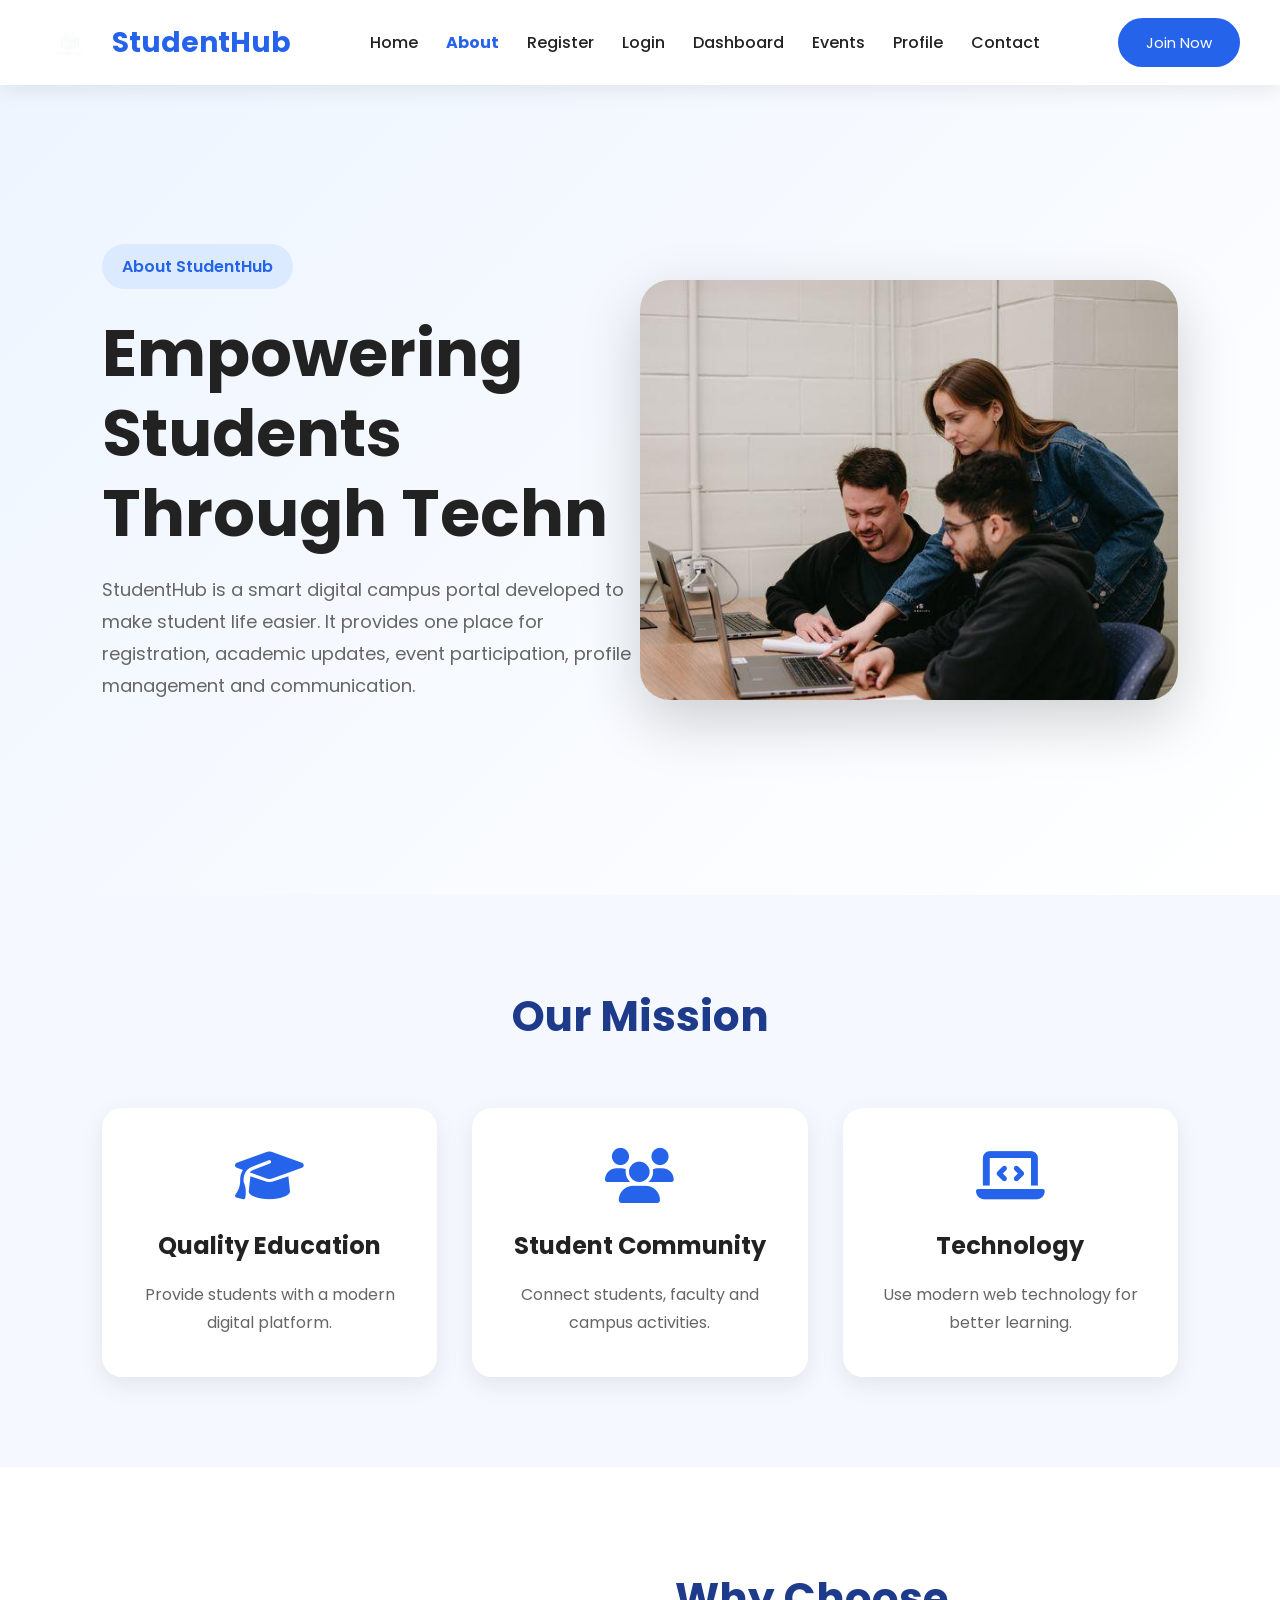
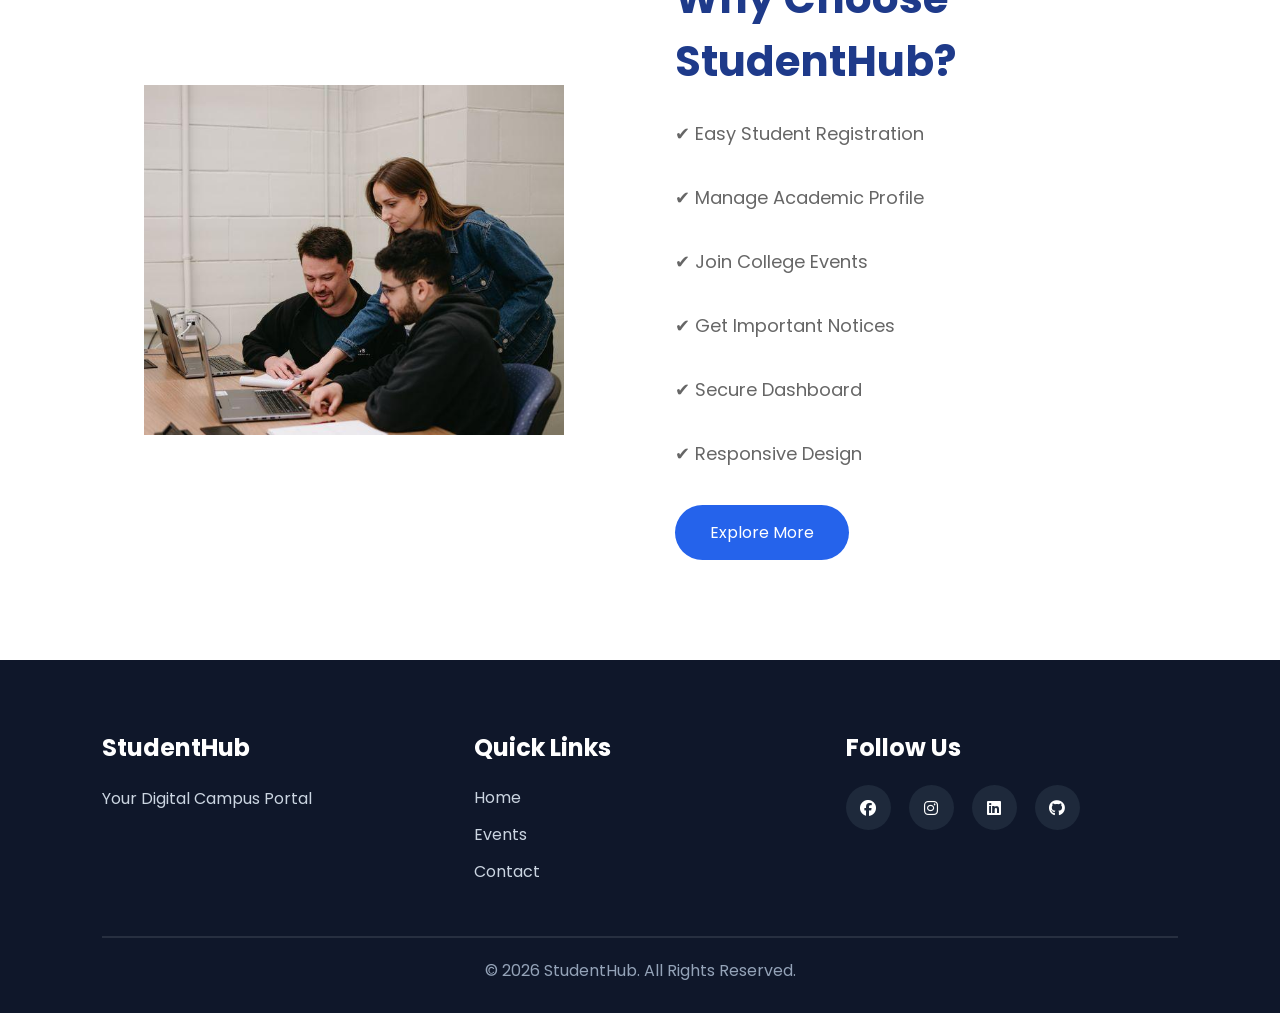
==== pages/about.html @ 8ba3a2d6 "Practical 5" ====
<!DOCTYPE html>
<html lang="en">
<head>
    <meta charset="UTF-8">
    <meta name="viewport" content="width=device-width, initial-scale=1.0">
    <title>About | StudentHub</title>

    <link rel="stylesheet" href="../css/style.css">

    <link href="https://fonts.googleapis.com/css2?family=Poppins:wght@300;400;500;600;700&display=swap" rel="stylesheet">

    <link rel="stylesheet"
    href="https://cdnjs.cloudflare.com/ajax/libs/font-awesome/6.6.0/css/all.min.css">

</head>
<body>

<header>

<div class="logo">

<img src="../image/StudentHub LOGO.png">

<h2>StudentHub</h2>

</div>

<nav>

<a href="index.html">Home</a>
<a href="about.html" class="active">About</a>
<a href="registar.html">Register</a>
<a href="login.html">Login</a>
<a href="dashboard.html">Dashboard</a>
<a href="events.html">Events</a>
<a href="profile.html">Profile</a>
<a href="contact.html">Contact</a>

</nav>

<button class="nav-btn">

Join Now

</button>

</header>

<section class="hero">

<div class="left">

<span class="tag">

About StudentHub

</span>

<h1>

Empowering Students Through Technology

</h1>

<p>

StudentHub is a smart digital campus portal developed to make student life easier. It provides one place for registration, academic updates, event participation, profile management and communication.

</p>

</div>

<div class="right">

<img src="../image/image.png" alt="About">

</div>

</section>

<section class="features">

<h2>Our Mission</h2>

<div class="cards">

<div class="card">

<i class="fa-solid fa-graduation-cap"></i>

<h3>Quality Education</h3>

<p>

Provide students with a modern digital platform.

</p>

</div>

<div class="card">

<i class="fa-solid fa-users"></i>

<h3>Student Community</h3>

<p>

Connect students, faculty and campus activities.

</p>

</div>

<div class="card">

<i class="fa-solid fa-laptop-code"></i>

<h3>Technology</h3>

<p>

Use modern web technology for better learning.

</p>

</div>

</div>

</section>

<section class="about">

<div class="about-left">

<img src="../image/image.png">

</div>

<div class="about-right">

<h2>Why Choose StudentHub?</h2>

<p>

✔ Easy Student Registration<br><br>

✔ Manage Academic Profile<br><br>

✔ Join College Events<br><br>

✔ Get Important Notices<br><br>

✔ Secure Dashboard<br><br>

✔ Responsive Design

</p>

<button>

Explore More

</button>

</div>

</section>

<footer>

<div class="footer-content">

<div>

<h3>StudentHub</h3>

<p>Your Digital Campus Portal</p>

</div>

<div>

<h3>Quick Links</h3>

<a href="index.html">Home</a>

<a href="events.html">Events</a>

<a href="contact.html">Contact</a>

</div>

<div>

<h3>Follow Us</h3>

<div class="social">

<i class="fab fa-facebook"></i>

<i class="fab fa-instagram"></i>

<i class="fab fa-linkedin"></i>

<i class="fab fa-github"></i>

</div>

</div>

</div>

<hr>

<p class="copy">

© 2026 StudentHub. All Rights Reserved.

</p>

</footer>

<script src="../js/script.js"></script>

</body>
</html>
---- css/style.css ----
/*============================

GOOGLE FONT

=============================*/

@import url('https://fonts.googleapis.com/css2?family=Poppins:wght@300;400;500;600;700;800&display=swap');

*{
    margin:0;
    padding:0;
    box-sizing:border-box;
    font-family:'Poppins',sans-serif;
}

html{
    scroll-behavior:smooth;
}

body{

    background:#f5f9ff;
    color:#222;
}

/*============================
NAVBAR
=============================*/

header{
    width:100%;
    height:85px;
    display:flex;
    justify-content:space-between;
    align-items:center;

    padding:0 40px;
    background:#fff;

    position:sticky;
    top:0;
    z-index:1000;

    box-shadow:0 5px 20px rgba(0,0,0,.08);
}

.logo{

    display:flex;
    align-items:center;
    gap:12px;

}

.logo img{

    width:55px;

}

.logo h2{

    color:#2563eb;
    font-size:28px;

}

nav{

    display:flex;
    gap:28px;

}

nav a{

    text-decoration:none;

    color:#222;

    font-weight:500;

    transition:.3s;

}

nav a:hover{

    color:#2563eb;

}

.nav-btn{

    padding:13px 28px;

    border:none;

    border-radius:40px;

    background:#2563eb;

    color:#fff;

    cursor:pointer;

    font-size:15px;

    transition:.3s;

}

.nav-btn:hover{

    transform:translateY(-4px);

    background:#1d4ed8;

}

/*============================
HERO
=============================*/

.hero{

    width:100%;

    min-height:90vh;

    display:flex;

    justify-content:space-between;

    align-items:center;

    padding:70px 8%;

    background:linear-gradient(135deg,#eef5ff,#ffffff);

}

.left{

    width:50%;

}

.tag{

    display:inline-block;

    padding:10px 20px;

    border-radius:50px;

    background:#dbeafe;

    color:#2563eb;

    font-weight:600;

    margin-bottom:25px;

}

.left h1{

    font-size:65px;

    line-height:80px;

    margin-bottom:20px;

}

.left h1 span{

    color:#2563eb;

}

.left p{

    color:#666;

    line-height:32px;

    font-size:18px;

    margin-bottom:35px;

}

.buttons{

    display:flex;

    gap:20px;

}

.primary{

    padding:16px 36px;

    border:none;

    border-radius:40px;

    background:#2563eb;

    color:#fff;

    cursor:pointer;

    font-size:16px;

    transition:.3s;

}

.primary:hover{

    transform:translateY(-5px);

    box-shadow:0 12px 25px rgba(37,99,235,.35);

}

.secondary{

    padding:16px 36px;

    border:2px solid #2563eb;

    border-radius:40px;

    background:#fff;

    color:#2563eb;

    cursor:pointer;

    font-size:16px;

    transition:.3s;

}

.secondary:hover{

    background:#2563eb;

    color:white;

}

.right{

    width:50%;
    display:flex;
    justify-content:center;
    align-items:center;

}

.right img{

    width:100%;
    max-width:650px;

    height:420px;

    object-fit:cover;

    border-radius:30px;

    box-shadow:0 20px 60px rgba(0,0,0,.18);

    transition:.5s;

}

.right img:hover{

    transform:scale(1.03);

}

@keyframes float{

0%{

transform:translateY(0);

}

50%{

transform:translateY(-20px);

}

100%{

transform:translateY(0);

}

}

/*============================
FEATURE SECTION
=============================*/

.features{

    padding:90px 8%;

}

.features h2{

    text-align:center;

    font-size:42px;

    margin-bottom:60px;

    color:#1e3a8a;

}

.cards{

    display:grid;

    grid-template-columns:repeat(auto-fit,minmax(280px,1fr));

    gap:35px;

}

.card{

    background:white;

    border-radius:20px;

    padding:40px;

    text-align:center;

    transition:.4s;

    box-shadow:0 8px 25px rgba(0,0,0,.08);

}

.card:hover{

    transform:translateY(-12px);

    box-shadow:0 20px 35px rgba(37,99,235,.18);

}

.card i{

    font-size:55px;

    color:#2563eb;

    margin-bottom:25px;

}

.card h3{

    margin-bottom:18px;

    font-size:24px;

}

.card p{

    color:#666;

    line-height:28px;

}
/*============================
ABOUT SECTION
=============================*/

.about{

    padding:100px 8%;

    display:flex;

    justify-content:space-between;

    align-items:center;

    gap:70px;

    background:#ffffff;

}

.about-left{

    flex:1;

    text-align:center;

}

.about-left img{

    width:420px;

    transition:.5s;

}

.about-left img:hover{

    transform:scale(1.05);

}

.about-right{

    flex:1;

}

.about-right h2{

    font-size:42px;

    color:#1e3a8a;

    margin-bottom:25px;

}

.about-right p{

    color:#666;

    line-height:32px;

    font-size:18px;

    margin-bottom:35px;

}

.about-right button{

    padding:15px 35px;

    border:none;

    border-radius:40px;

    background:#2563eb;

    color:#fff;

    cursor:pointer;

    font-size:16px;

    transition:.3s;

}

.about-right button:hover{

    transform:translateY(-5px);

    background:#1d4ed8;

    box-shadow:0 12px 25px rgba(37,99,235,.3);

}

/*============================
EVENT
=============================*/

.event{

    padding:100px 8%;

    background:#f5f9ff;

}

.event h2{

    text-align:center;

    font-size:42px;

    color:#1e3a8a;

    margin-bottom:50px;

}

.event-card{

    max-width:850px;

    margin:auto;

    background:#fff;

    padding:45px;

    border-radius:25px;

    text-align:center;

    box-shadow:0 10px 30px rgba(0,0,0,.08);

    transition:.4s;

}

.event-card:hover{

    transform:translateY(-10px);

}

.event-card h3{

    font-size:30px;

    color:#2563eb;

    margin-bottom:20px;

}

.event-card p{

    color:#666;

    line-height:30px;

    margin-bottom:30px;

}

.event-card button{

    padding:15px 35px;

    border:none;

    border-radius:40px;

    background:#2563eb;

    color:#fff;

    cursor:pointer;

    transition:.3s;

}

.event-card button:hover{

    background:#1d4ed8;

}

/*============================
NOTICE
=============================*/

.notice{

    padding:100px 8%;

    background:white;

}

.notice h2{

    text-align:center;

    font-size:42px;

    color:#1e3a8a;

    margin-bottom:45px;

}

.notice-box{

    max-width:700px;

    margin:auto;

    background:#eef4ff;

    border-left:6px solid #2563eb;

    padding:40px;

    border-radius:15px;

}

.notice-box ul{

    list-style:none;

}

.notice-box li{

    padding:18px 0;

    font-size:18px;

    color:#444;

    border-bottom:1px solid #dbeafe;

}

.notice-box li:last-child{

    border:none;

}

/*============================
FOOTER
=============================*/

footer{

    background:#0f172a;

    color:#fff;

    padding:70px 8% 30px;

}

.footer-content{

    display:grid;

    grid-template-columns:repeat(auto-fit,minmax(250px,1fr));

    gap:40px;

}

.footer-content h3{

    margin-bottom:20px;

    font-size:24px;

}

.footer-content p{

    color:#cbd5e1;

    line-height:28px;

}

.footer-content a{

    display:block;

    text-decoration:none;

    color:#cbd5e1;

    margin-bottom:12px;

    transition:.3s;

}

.footer-content a:hover{

    color:#60a5fa;

    padding-left:8px;

}

.social{

    display:flex;

    gap:18px;

    margin-top:20px;

}

.social i{

    width:45px;

    height:45px;

    background:#1e293b;

    border-radius:50%;

    display:flex;

    justify-content:center;

    align-items:center;

    cursor:pointer;

    transition:.3s;

}

.social i:hover{

    background:#2563eb;

    transform:translateY(-5px);

}

footer hr{

    margin:40px 0 20px;

    border:1px solid rgba(255,255,255,.1);

}

.copy{

    text-align:center;

    color:#94a3b8;

}

/*============================
RESPONSIVE
=============================*/

@media(max-width:992px){

header{

flex-direction:column;

height:auto;

padding:20px;

}

nav{

flex-wrap:wrap;

justify-content:center;

margin:20px 0;

}

.hero{

flex-direction:column;

text-align:center;

}

.left{

width:100%;

}

.right{

width:100%;

margin-top:50px;

}

.left h1{

font-size:48px;

line-height:60px;

}

.right img{

width:320px;

}

.about{

flex-direction:column;

text-align:center;

}

.about-left img{

width:300px;

}

.buttons{

justify-content:center;

flex-wrap:wrap;

}

}

@media(max-width:600px){

.left h1{

font-size:38px;

line-height:48px;

}

.features h2,
.about-right h2,
.notice h2,
.event h2{

font-size:32px;

}

.card{

padding:30px;

}

.event-card{

padding:30px;

}

.notice-box{

padding:25px;

}

}
.form-container{

max-width:700px;

margin:auto;

background:white;

padding:40px;

border-radius:20px;

box-shadow:0 15px 40px rgba(0,0,0,.1);

}

.input-box{

display:flex;

flex-direction:column;

margin-bottom:20px;

}

.input-box label{

font-weight:600;

margin-bottom:8px;

}

.input-box input,
.input-box select{

padding:15px;

border:1px solid #ddd;

border-radius:10px;

font-size:16px;

outline:none;

transition:.3s;

}

.input-box input:focus,
.input-box select:focus{

border-color:#2563eb;

box-shadow:0 0 10px rgba(37,99,235,.2);

}

.form-container button{

width:100%;

margin-top:20px;

}
.event-img{

width:100%;

height:200px;

object-fit:cover;

border-radius:15px;

margin-bottom:20px;

transition:.4s;

}

.card:hover .event-img{

transform:scale(1.05);

}
.profile-img{

width:150px;

height:150px;

border-radius:50%;

object-fit:cover;

border:5px solid #2563eb;

margin-bottom:20px;

}
/* FAQ */

.faq-container{

max-width:900px;

margin:auto;

}

.faq{

background:white;

padding:25px;

margin-bottom:20px;

border-radius:15px;

box-shadow:0 8px 20px rgba(0,0,0,.08);

transition:.3s;

}

.faq:hover{

transform:translateY(-5px);

}

.faq h3{

color:#2563eb;

margin-bottom:15px;

}

.faq p{

line-height:28px;

color:#555;

}
/*==============================
TABLE
==============================*/

.table-container{

overflow-x:auto;

background:white;

padding:25px;

border-radius:20px;

box-shadow:0 10px 25px rgba(0,0,0,.08);

}

table{

width:100%;

border-collapse:collapse;

}

table th{

background:#2563eb;

color:white;

padding:15px;

}

table td{

padding:15px;

text-align:center;

border-bottom:1px solid #ddd;

}

table tr:hover{

background:#f4f8ff;

}
/*==============================
ACTIVE NAV
==============================*/

nav a.active{

color:#2563eb;

font-weight:700;

}

/*==============================
STATISTICS
==============================*/

.stats{

padding:80px 8%;

display:grid;

grid-template-columns:repeat(auto-fit,minmax(180px,1fr));

gap:30px;

text-align:center;

background:white;

}

.stat{

background:#fff;

padding:35px;

border-radius:20px;

box-shadow:0 10px 25px rgba(0,0,0,.08);

transition:.4s;

}

.stat:hover{

transform:translateY(-10px);

}

.stat h2{

font-size:45px;

color:#2563eb;

margin-bottom:10px;

}

.stat p{

font-size:18px;

color:#555;

}

/*==============================
SUBTITLE
==============================*/

.subtitle{

text-align:center;

color:#666;

font-size:18px;

margin-top:-35px;

margin-bottom:50px;

}

/*==============================
ABOUT LIST
==============================*/

.about-list{

list-style:none;

margin:30px 0;

}

.about-list li{

margin:18px 0;

font-size:18px;

color:#444;

}

.about-list i{

color:#2563eb;

margin-right:12px;

}

/*==============================
NEWSLETTER
==============================*/

.newsletter{

padding:90px 8%;

background:linear-gradient(135deg,#2563eb,#1d4ed8);

text-align:center;

color:white;

}

.newsletter h2{

font-size:42px;

margin-bottom:20px;

}

.newsletter p{

margin-bottom:35px;

font-size:18px;

}

.newsletter form{

display:flex;

justify-content:center;

align-items:center;

gap:20px;

flex-wrap:wrap;

}

.newsletter input{

width:380px;

padding:18px;

border:none;

outline:none;

border-radius:10px;

font-size:16px;

}

.newsletter button{

padding:18px 35px;

}

/*==============================
BUTTONS AS LINKS
==============================*/

.primary,
.secondary,
.nav-btn{

display:inline-block;

text-decoration:none;

text-align:center;

}

/*==============================
LOGO
==============================*/

.logo img{

width:60px;

height:60px;

object-fit:contain;

}

/*==============================
SOCIAL LINKS
==============================*/

.social a{

text-decoration:none;

color:white;

}

/*==============================
SMOOTH IMAGE
==============================*/

.right img{

animation:float 4s ease-in-out infinite;

}

@keyframes float{

0%{

transform:translateY(0);

}

50%{

transform:translateY(-15px);

}

100%{

transform:translateY(0);

}

}

/*==============================
RESPONSIVE
==============================*/

@media(max-width:768px){

header{

flex-direction:column;

padding:20px;

height:auto;

}

nav{

flex-wrap:wrap;

justify-content:center;

margin:20px 0;

}

.hero{

flex-direction:column;

text-align:center;

}

.left,
.right{

width:100%;

}

.left h1{

font-size:42px;

line-height:55px;

}

.right img{

height:auto;

}

.about{

flex-direction:column;

text-align:center;

}

.newsletter input{

width:100%;

}

.newsletter button{

width:100%;

}

}
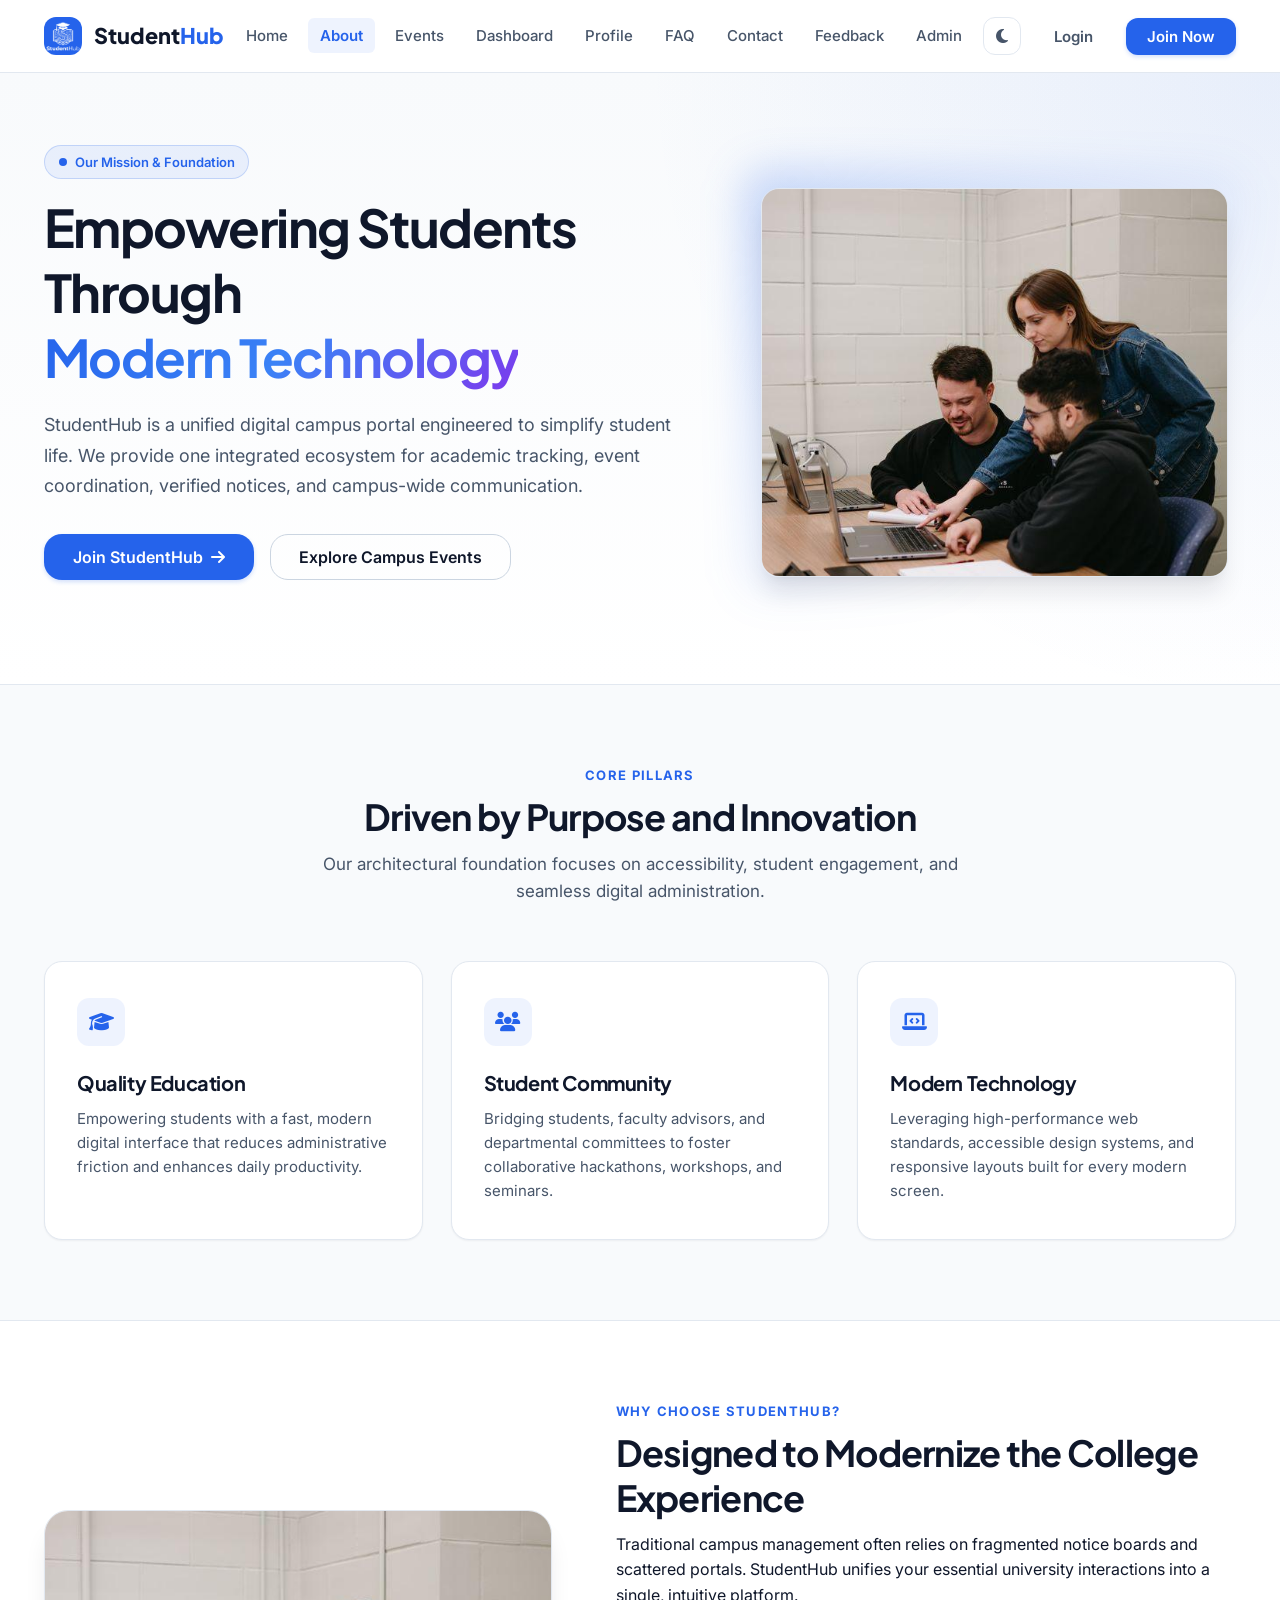
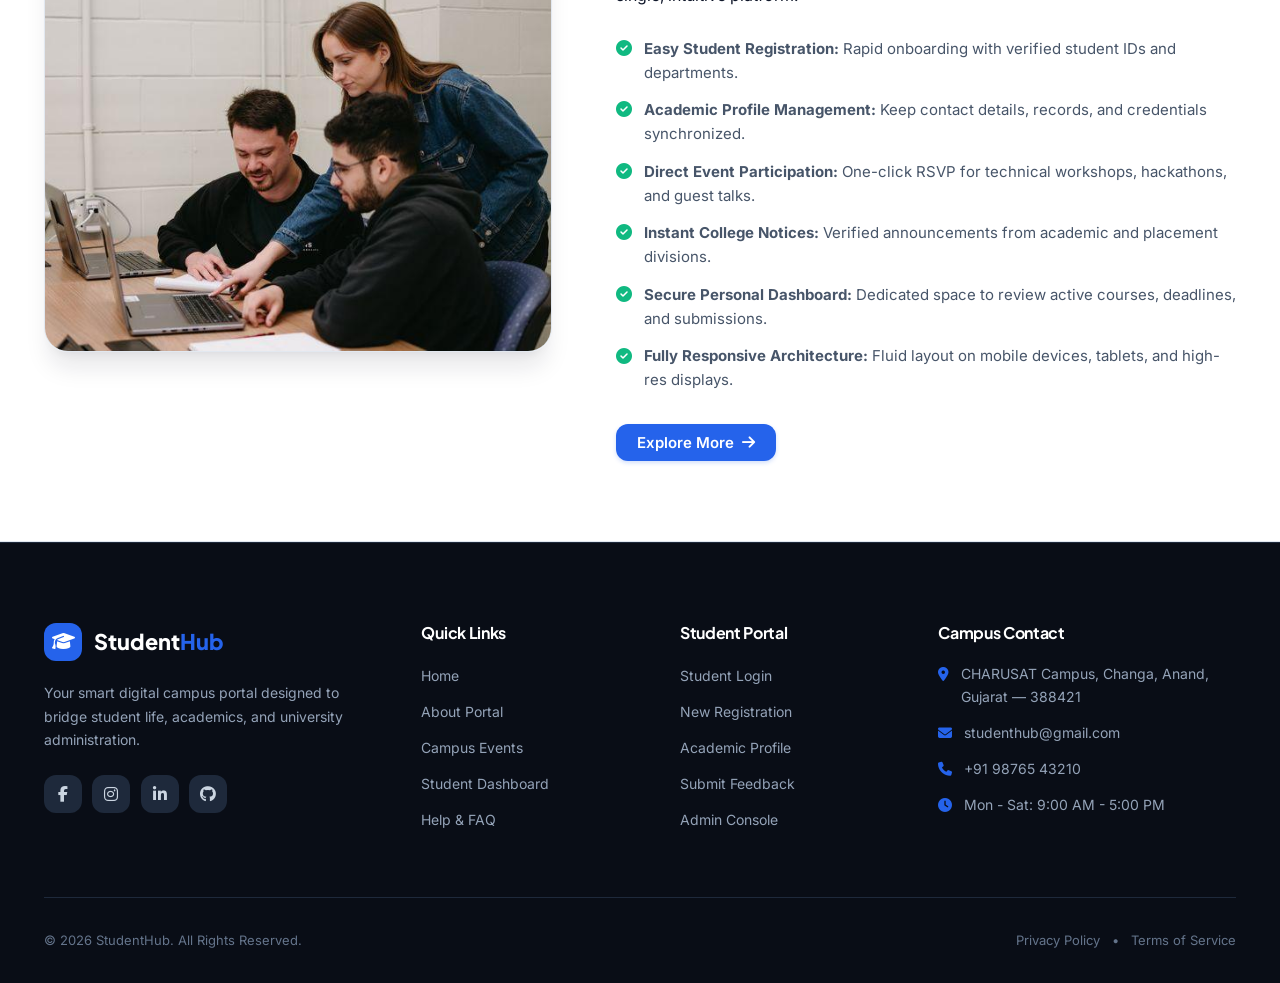
==== commit 4c6b82bb: "Practical 5" ====
--- a/pages/about.html
+++ b/pages/about.html
@@ -1,228 +1,302 @@
 <!DOCTYPE html>
-<html lang="en">
+<html lang="en" data-theme="light">
+
 <head>
-    <meta charset="UTF-8">
-    <meta name="viewport" content="width=device-width, initial-scale=1.0">
-    <title>About | StudentHub</title>
-
-    <link rel="stylesheet" href="../css/style.css">
-
-    <link href="https://fonts.googleapis.com/css2?family=Poppins:wght@300;400;500;600;700&display=swap" rel="stylesheet">
-
-    <link rel="stylesheet"
-    href="https://cdnjs.cloudflare.com/ajax/libs/font-awesome/6.6.0/css/all.min.css">
-
+  <meta charset="UTF-8">
+  <meta name="viewport" content="width=device-width, initial-scale=1.0">
+  <meta http-equiv="X-UA-Compatible" content="IE=edge">
+  
+  <title>About Us — StudentHub</title>
+  <meta name="description" content="Discover the mission, core values, and technological ecosystem behind StudentHub — your smart digital campus portal.">
+
+  <!-- Favicon -->
+  <link rel="icon" href="../image/favicon.ico" type="image/x-icon">
+
+  <!-- Google Fonts: Plus Jakarta Sans & Inter -->
+  <link rel="preconnect" href="https://fonts.googleapis.com">
+  <link rel="preconnect" href="https://fonts.gstatic.com" crossorigin>
+  <link href="https://fonts.googleapis.com/css2?family=Plus+Jakarta+Sans:wght@400;500;600;700;800&family=Inter:wght@300;400;500;600;700&display=swap" rel="stylesheet">
+
+  <!-- Font Awesome Icons -->
+  <link rel="stylesheet" href="https://cdnjs.cloudflare.com/ajax/libs/font-awesome/6.6.0/css/all.min.css" integrity="sha512-Kc323vGBEqzTmouAECnVceyQqyqdsSiqLQISBL29aUW4U/M7pSPA/gEUZQqv1cwx4OnYxTxve5UMg5GT6L4JJg==" crossorigin="anonymous" referrerpolicy="no-referrer">
+
+  <!-- Main Stylesheet -->
+  <link rel="stylesheet" href="../css/style.css">
 </head>
+
 <body>
 
-<header>
-
-<div class="logo">
-
-<img src="../image/StudentHub LOGO.png">
-
-<h2>StudentHub</h2>
-
-</div>
-
-<nav>
-
-<a href="index.html">Home</a>
-<a href="about.html" class="active">About</a>
-<a href="registar.html">Register</a>
-<a href="login.html">Login</a>
-<a href="dashboard.html">Dashboard</a>
-<a href="events.html">Events</a>
-<a href="profile.html">Profile</a>
-<a href="contact.html">Contact</a>
-
-</nav>
-
-<button class="nav-btn">
-
-Join Now
-
-</button>
-
-</header>
-
-<section class="hero">
-
-<div class="left">
-
-<span class="tag">
-
-About StudentHub
-
-</span>
-
-<h1>
-
-Empowering Students Through Technology
-
-</h1>
-
-<p>
-
-StudentHub is a smart digital campus portal developed to make student life easier. It provides one place for registration, academic updates, event participation, profile management and communication.
-
-</p>
-
-</div>
-
-<div class="right">
-
-<img src="../image/image.png" alt="About">
-
-</div>
-
-</section>
-
-<section class="features">
-
-<h2>Our Mission</h2>
-
-<div class="cards">
-
-<div class="card">
-
-<i class="fa-solid fa-graduation-cap"></i>
-
-<h3>Quality Education</h3>
-
-<p>
-
-Provide students with a modern digital platform.
-
-</p>
-
-</div>
-
-<div class="card">
-
-<i class="fa-solid fa-users"></i>
-
-<h3>Student Community</h3>
-
-<p>
-
-Connect students, faculty and campus activities.
-
-</p>
-
-</div>
-
-<div class="card">
-
-<i class="fa-solid fa-laptop-code"></i>
-
-<h3>Technology</h3>
-
-<p>
-
-Use modern web technology for better learning.
-
-</p>
-
-</div>
-
-</div>
-
-</section>
-
-<section class="about">
-
-<div class="about-left">
-
-<img src="../image/image.png">
-
-</div>
-
-<div class="about-right">
-
-<h2>Why Choose StudentHub?</h2>
-
-<p>
-
-✔ Easy Student Registration<br><br>
-
-✔ Manage Academic Profile<br><br>
-
-✔ Join College Events<br><br>
-
-✔ Get Important Notices<br><br>
-
-✔ Secure Dashboard<br><br>
-
-✔ Responsive Design
-
-</p>
-
-<button>
-
-Explore More
-
-</button>
-
-</div>
-
-</section>
-
-<footer>
-
-<div class="footer-content">
-
-<div>
-
-<h3>StudentHub</h3>
-
-<p>Your Digital Campus Portal</p>
-
-</div>
-
-<div>
-
-<h3>Quick Links</h3>
-
-<a href="index.html">Home</a>
-
-<a href="events.html">Events</a>
-
-<a href="contact.html">Contact</a>
-
-</div>
-
-<div>
-
-<h3>Follow Us</h3>
-
-<div class="social">
-
-<i class="fab fa-facebook"></i>
-
-<i class="fab fa-instagram"></i>
-
-<i class="fab fa-linkedin"></i>
-
-<i class="fab fa-github"></i>
-
-</div>
-
-</div>
-
-</div>
-
-<hr>
-
-<p class="copy">
-
-© 2026 StudentHub. All Rights Reserved.
-
-</p>
-
-</footer>
-
-<script src="../js/script.js"></script>
-
+  <!--================ HEADER / NAVBAR =================-->
+  <header class="site-header" id="topHeader">
+    <div class="container nav-container">
+      
+      <!-- Brand Logo -->
+      <a href="index.html" class="brand-logo" aria-label="StudentHub Home">
+        <div class="logo-icon">
+          <img src="../image/StudentHub LOGO.png" alt="StudentHub Logo" class="brand-img-logo" onerror="this.style.display='none'; this.nextElementSibling.style.display='inline-block';">
+          <i class="fa-solid fa-graduation-cap" aria-hidden="true" style="display: none;"></i>
+        </div>
+        <span class="logo-text">Student<span>Hub</span></span>
+      </a>
+
+      <!-- Navigation Links -->
+      <nav class="main-nav" id="mainNav" aria-label="Primary Navigation">
+        <ul class="nav-list">
+          <li><a href="index.html" class="nav-link">Home</a></li>
+          <li><a href="about.html" class="nav-link active" aria-current="page">About</a></li>
+          <li><a href="events.html" class="nav-link">Events</a></li>
+          <li><a href="dashboard.html" class="nav-link">Dashboard</a></li>
+          <li><a href="profile.html" class="nav-link">Profile</a></li>
+          <li><a href="faq.html" class="nav-link">FAQ</a></li>
+          <li><a href="contact.html" class="nav-link">Contact</a></li>
+          <li><a href="feedback.html" class="nav-link">Feedback</a></li>
+          <li><a href="admin.html" class="nav-link">Admin</a></li>
+        </ul>
+      </nav>
+
+      <!-- Action Group -->
+      <div class="nav-actions">
+        <!-- Theme Toggle -->
+        <button id="themeToggleBtn" class="theme-toggle" type="button" aria-label="Toggle light and dark mode" title="Toggle Theme">
+          <i class="fa-solid fa-moon dark-icon" aria-hidden="true"></i>
+          <i class="fa-solid fa-sun light-icon" aria-hidden="true"></i>
+        </button>
+
+        <a href="login.html" class="btn btn-ghost">Login</a>
+        <a href="registar.html" class="btn btn-primary">Join Now</a>
+
+        <!-- Mobile Hamburger Toggle -->
+        <button id="hamburgerBtn" class="hamburger-btn" type="button" aria-expanded="false" aria-controls="mainNav" aria-label="Toggle navigation menu">
+          <span class="bar"></span>
+          <span class="bar"></span>
+          <span class="bar"></span>
+        </button>
+      </div>
+
+    </div>
+  </header>
+
+  <main id="mainContent">
+
+    <!--================ ABOUT HERO SECTION =================-->
+    <section class="hero-section page-hero" aria-labelledby="aboutHeroTitle">
+      <div class="container hero-container">
+        
+        <div class="hero-content">
+          <div class="badge-pill">
+            <span class="badge-dot"></span>
+            <span>Our Mission & Foundation</span>
+          </div>
+
+          <h1 id="aboutHeroTitle" class="hero-title">
+            Empowering Students Through <span class="gradient-text">Modern Technology</span>
+          </h1>
+
+          <p class="hero-description">
+            StudentHub is a unified digital campus portal engineered to simplify student life. We provide one integrated ecosystem for academic tracking, event coordination, verified notices, and campus-wide communication.
+          </p>
+
+          <div class="hero-cta-group">
+            <a href="registar.html" class="btn btn-primary btn-lg">
+              <span>Join StudentHub</span>
+              <i class="fa-solid fa-arrow-right" aria-hidden="true"></i>
+            </a>
+            <a href="events.html" class="btn btn-outline btn-lg">
+              <span>Explore Campus Events</span>
+            </a>
+          </div>
+        </div>
+
+        <div class="hero-media">
+          <div class="image-card-wrapper">
+            <div class="image-backdrop-glow" aria-hidden="true"></div>
+            <img src="../image/image.png" alt="University campus environment and student collaboration" class="hero-img" loading="eager">
+          </div>
+        </div>
+
+      </div>
+    </section>
+
+    <!--================ OUR MISSION PILLARS =================-->
+    <section class="features-section" aria-labelledby="missionTitle">
+      <div class="container">
+        
+        <div class="section-header text-center">
+          <span class="section-subtitle">Core Pillars</span>
+          <h2 id="missionTitle" class="section-title">Driven by Purpose and Innovation</h2>
+          <p class="section-description">
+            Our architectural foundation focuses on accessibility, student engagement, and seamless digital administration.
+          </p>
+        </div>
+
+        <div class="features-grid">
+          
+          <div class="feature-card">
+            <div class="feature-icon"><i class="fa-solid fa-graduation-cap" aria-hidden="true"></i></div>
+            <h3>Quality Education</h3>
+            <p>Empowering students with a fast, modern digital interface that reduces administrative friction and enhances daily productivity.</p>
+          </div>
+
+          <div class="feature-card">
+            <div class="feature-icon"><i class="fa-solid fa-users" aria-hidden="true"></i></div>
+            <h3>Student Community</h3>
+            <p>Bridging students, faculty advisors, and departmental committees to foster collaborative hackathons, workshops, and seminars.</p>
+          </div>
+
+          <div class="feature-card">
+            <div class="feature-icon"><i class="fa-solid fa-laptop-code" aria-hidden="true"></i></div>
+            <h3>Modern Technology</h3>
+            <p>Leveraging high-performance web standards, accessible design systems, and responsive layouts built for every modern screen.</p>
+          </div>
+
+        </div>
+
+      </div>
+    </section>
+
+    <!--================ WHY CHOOSE STUDENTHUB =================-->
+    <section class="about-overview-section" aria-labelledby="whyChooseTitle">
+      <div class="container about-grid">
+        
+        <div class="about-media">
+          <div class="about-media-frame">
+            <img src="../image/image.png" alt="StudentHub portal illustration and platform overview" class="about-img" loading="lazy">
+          </div>
+        </div>
+
+        <div class="about-content">
+          <span class="section-subtitle">Why Choose StudentHub?</span>
+          <h2 id="whyChooseTitle" class="section-title">Designed to Modernize the College Experience</h2>
+          <p>
+            Traditional campus management often relies on fragmented notice boards and scattered portals. StudentHub unifies your essential university interactions into a single, intuitive platform.
+          </p>
+
+          <ul class="feature-checklist">
+            <li>
+              <i class="fa-solid fa-circle-check" aria-hidden="true"></i>
+              <span><strong>Easy Student Registration:</strong> Rapid onboarding with verified student IDs and departments.</span>
+            </li>
+            <li>
+              <i class="fa-solid fa-circle-check" aria-hidden="true"></i>
+              <span><strong>Academic Profile Management:</strong> Keep contact details, records, and credentials synchronized.</span>
+            </li>
+            <li>
+              <i class="fa-solid fa-circle-check" aria-hidden="true"></i>
+              <span><strong>Direct Event Participation:</strong> One-click RSVP for technical workshops, hackathons, and guest talks.</span>
+            </li>
+            <li>
+              <i class="fa-solid fa-circle-check" aria-hidden="true"></i>
+              <span><strong>Instant College Notices:</strong> Verified announcements from academic and placement divisions.</span>
+            </li>
+            <li>
+              <i class="fa-solid fa-circle-check" aria-hidden="true"></i>
+              <span><strong>Secure Personal Dashboard:</strong> Dedicated space to review active courses, deadlines, and submissions.</span>
+            </li>
+            <li>
+              <i class="fa-solid fa-circle-check" aria-hidden="true"></i>
+              <span><strong>Fully Responsive Architecture:</strong> Fluid layout on mobile devices, tablets, and high-res displays.</span>
+            </li>
+          </ul>
+
+          <div class="about-actions">
+            <a href="events.html" class="btn btn-primary">
+              <span>Explore More</span>
+              <i class="fa-solid fa-arrow-right" aria-hidden="true"></i>
+            </a>
+          </div>
+        </div>
+
+      </div>
+    </section>
+
+  </main>
+
+  <!--================ SITE FOOTER =================-->
+  <footer class="site-footer" role="contentinfo">
+    <div class="container">
+      <div class="footer-grid">
+        
+        <!-- Column 1: Brand -->
+        <div class="footer-col brand-col">
+          <a href="index.html" class="brand-logo footer-logo">
+            <div class="logo-icon"><i class="fa-solid fa-graduation-cap"></i></div>
+            <span class="logo-text">Student<span>Hub</span></span>
+          </a>
+          <p class="footer-bio">
+            Your smart digital campus portal designed to bridge student life, academics, and university administration.
+          </p>
+          <div class="social-links" aria-label="Social media links">
+            <a href="#" class="social-btn" aria-label="Facebook"><i class="fab fa-facebook-f"></i></a>
+            <a href="#" class="social-btn" aria-label="Instagram"><i class="fab fa-instagram"></i></a>
+            <a href="#" class="social-btn" aria-label="LinkedIn"><i class="fab fa-linkedin-in"></i></a>
+            <a href="#" class="social-btn" aria-label="GitHub"><i class="fab fa-github"></i></a>
+          </div>
+        </div>
+
+        <!-- Column 2: Navigation -->
+        <div class="footer-col">
+          <h3 class="footer-heading">Quick Links</h3>
+          <ul class="footer-links">
+            <li><a href="index.html">Home</a></li>
+            <li><a href="about.html">About Portal</a></li>
+            <li><a href="events.html">Campus Events</a></li>
+            <li><a href="dashboard.html">Student Dashboard</a></li>
+            <li><a href="faq.html">Help & FAQ</a></li>
+          </ul>
+        </div>
+
+        <!-- Column 3: Portals & Access -->
+        <div class="footer-col">
+          <h3 class="footer-heading">Student Portal</h3>
+          <ul class="footer-links">
+            <li><a href="login.html">Student Login</a></li>
+            <li><a href="registar.html">New Registration</a></li>
+            <li><a href="profile.html">Academic Profile</a></li>
+            <li><a href="feedback.html">Submit Feedback</a></li>
+            <li><a href="admin.html">Admin Console</a></li>
+          </ul>
+        </div>
+
+        <!-- Column 4: Contact -->
+        <div class="footer-col">
+          <h3 class="footer-heading">Campus Contact</h3>
+          <ul class="footer-contact-list">
+            <li>
+              <i class="fa-solid fa-location-dot" aria-hidden="true"></i>
+              <span>CHARUSAT Campus, Changa, Anand, Gujarat — 388421</span>
+            </li>
+            <li>
+              <i class="fa-solid fa-envelope" aria-hidden="true"></i>
+              <a href="mailto:studenthub@gmail.com">studenthub@gmail.com</a>
+            </li>
+            <li>
+              <i class="fa-solid fa-phone" aria-hidden="true"></i>
+              <a href="tel:+919876543210">+91 98765 43210</a>
+            </li>
+            <li>
+              <i class="fa-solid fa-clock" aria-hidden="true"></i>
+              <span>Mon - Sat: 9:00 AM - 5:00 PM</span>
+            </li>
+          </ul>
+        </div>
+
+      </div>
+
+      <div class="footer-bottom">
+        <p class="copyright-text">
+          &copy; 2026 StudentHub. All Rights Reserved.
+        </p>
+        <div class="footer-legal">
+          <a href="faq.html">Privacy Policy</a>
+          <span>•</span>
+          <a href="faq.html">Terms of Service</a>
+        </div>
+      </div>
+    </div>
+  </footer>
+
+  <!-- Main JavaScript File -->
+  <script src="../js/script.js"></script>
 </body>
+
 </html>
--- a/css/style.css
+++ b/css/style.css
@@ -1,1430 +1,2044 @@
-/*============================
-
-GOOGLE FONT
-
-=============================*/
-
-@import url('https://fonts.googleapis.com/css2?family=Poppins:wght@300;400;500;600;700;800&display=swap');
-
-*{
-    margin:0;
-    padding:0;
-    box-sizing:border-box;
-    font-family:'Poppins',sans-serif;
-}
-
-html{
-    scroll-behavior:smooth;
-}
-
-body{
-
-    background:#f5f9ff;
-    color:#222;
-}
-
-/*============================
-NAVBAR
-=============================*/
-
-header{
-    width:100%;
-    height:85px;
-    display:flex;
-    justify-content:space-between;
-    align-items:center;
-
-    padding:0 40px;
-    background:#fff;
-
-    position:sticky;
-    top:0;
-    z-index:1000;
-
-    box-shadow:0 5px 20px rgba(0,0,0,.08);
-}
-
-.logo{
-
-    display:flex;
-    align-items:center;
-    gap:12px;
-
-}
-
-.logo img{
-
-    width:55px;
-
-}
-
-.logo h2{
-
-    color:#2563eb;
-    font-size:28px;
-
-}
-
-nav{
-
-    display:flex;
-    gap:28px;
-
-}
-
-nav a{
-
-    text-decoration:none;
-
-    color:#222;
-
-    font-weight:500;
-
-    transition:.3s;
-
-}
-
-nav a:hover{
-
-    color:#2563eb;
-
-}
-
-.nav-btn{
-
-    padding:13px 28px;
-
-    border:none;
-
-    border-radius:40px;
-
-    background:#2563eb;
-
-    color:#fff;
-
-    cursor:pointer;
-
-    font-size:15px;
-
-    transition:.3s;
-
-}
-
-.nav-btn:hover{
-
-    transform:translateY(-4px);
-
-    background:#1d4ed8;
-
-}
-
-/*============================
-HERO
-=============================*/
-
-.hero{
-
-    width:100%;
-
-    min-height:90vh;
-
-    display:flex;
-
-    justify-content:space-between;
-
-    align-items:center;
-
-    padding:70px 8%;
-
-    background:linear-gradient(135deg,#eef5ff,#ffffff);
-
-}
-
-.left{
-
-    width:50%;
-
-}
-
-.tag{
-
-    display:inline-block;
-
-    padding:10px 20px;
-
-    border-radius:50px;
-
-    background:#dbeafe;
-
-    color:#2563eb;
-
-    font-weight:600;
-
-    margin-bottom:25px;
-
-}
-
-.left h1{
-
-    font-size:65px;
-
-    line-height:80px;
-
-    margin-bottom:20px;
-
-}
-
-.left h1 span{
-
-    color:#2563eb;
-
-}
-
-.left p{
-
-    color:#666;
-
-    line-height:32px;
-
-    font-size:18px;
-
-    margin-bottom:35px;
-
-}
-
-.buttons{
-
-    display:flex;
-
-    gap:20px;
-
-}
-
-.primary{
-
-    padding:16px 36px;
-
-    border:none;
-
-    border-radius:40px;
-
-    background:#2563eb;
-
-    color:#fff;
-
-    cursor:pointer;
-
-    font-size:16px;
-
-    transition:.3s;
-
-}
-
-.primary:hover{
-
-    transform:translateY(-5px);
-
-    box-shadow:0 12px 25px rgba(37,99,235,.35);
-
-}
-
-.secondary{
-
-    padding:16px 36px;
-
-    border:2px solid #2563eb;
-
-    border-radius:40px;
-
-    background:#fff;
-
-    color:#2563eb;
-
-    cursor:pointer;
-
-    font-size:16px;
-
-    transition:.3s;
-
-}
-
-.secondary:hover{
-
-    background:#2563eb;
-
-    color:white;
-
-}
-
-.right{
-
-    width:50%;
-    display:flex;
-    justify-content:center;
-    align-items:center;
-
-}
-
-.right img{
-
-    width:100%;
-    max-width:650px;
-
-    height:420px;
-
-    object-fit:cover;
-
-    border-radius:30px;
-
-    box-shadow:0 20px 60px rgba(0,0,0,.18);
-
-    transition:.5s;
-
-}
-
-.right img:hover{
-
-    transform:scale(1.03);
-
-}
-
-@keyframes float{
-
-0%{
-
-transform:translateY(0);
-
-}
-
-50%{
-
-transform:translateY(-20px);
-
-}
-
-100%{
-
-transform:translateY(0);
-
-}
-
-}
-
-/*============================
-FEATURE SECTION
-=============================*/
-
-.features{
-
-    padding:90px 8%;
-
-}
-
-.features h2{
-
-    text-align:center;
-
-    font-size:42px;
-
-    margin-bottom:60px;
-
-    color:#1e3a8a;
-
-}
-
-.cards{
-
-    display:grid;
-
-    grid-template-columns:repeat(auto-fit,minmax(280px,1fr));
-
-    gap:35px;
-
-}
-
-.card{
-
-    background:white;
-
-    border-radius:20px;
-
-    padding:40px;
-
-    text-align:center;
-
-    transition:.4s;
-
-    box-shadow:0 8px 25px rgba(0,0,0,.08);
-
-}
-
-.card:hover{
-
-    transform:translateY(-12px);
-
-    box-shadow:0 20px 35px rgba(37,99,235,.18);
-
-}
-
-.card i{
-
-    font-size:55px;
-
-    color:#2563eb;
-
-    margin-bottom:25px;
-
-}
-
-.card h3{
-
-    margin-bottom:18px;
-
-    font-size:24px;
-
-}
-
-.card p{
-
-    color:#666;
-
-    line-height:28px;
-
-}
-/*============================
-ABOUT SECTION
-=============================*/
-
-.about{
-
-    padding:100px 8%;
-
-    display:flex;
-
-    justify-content:space-between;
-
-    align-items:center;
-
-    gap:70px;
-
-    background:#ffffff;
-
-}
-
-.about-left{
-
-    flex:1;
-
-    text-align:center;
-
-}
-
-.about-left img{
-
-    width:420px;
-
-    transition:.5s;
-
-}
-
-.about-left img:hover{
-
-    transform:scale(1.05);
-
-}
-
-.about-right{
-
-    flex:1;
-
-}
-
-.about-right h2{
-
-    font-size:42px;
-
-    color:#1e3a8a;
-
-    margin-bottom:25px;
-
-}
-
-.about-right p{
-
-    color:#666;
-
-    line-height:32px;
-
-    font-size:18px;
-
-    margin-bottom:35px;
-
-}
-
-.about-right button{
-
-    padding:15px 35px;
-
-    border:none;
-
-    border-radius:40px;
-
-    background:#2563eb;
-
-    color:#fff;
-
-    cursor:pointer;
-
-    font-size:16px;
-
-    transition:.3s;
-
-}
-
-.about-right button:hover{
-
-    transform:translateY(-5px);
-
-    background:#1d4ed8;
-
-    box-shadow:0 12px 25px rgba(37,99,235,.3);
-
-}
-
-/*============================
-EVENT
-=============================*/
-
-.event{
-
-    padding:100px 8%;
-
-    background:#f5f9ff;
-
-}
-
-.event h2{
-
-    text-align:center;
-
-    font-size:42px;
-
-    color:#1e3a8a;
-
-    margin-bottom:50px;
-
-}
-
-.event-card{
-
-    max-width:850px;
-
-    margin:auto;
-
-    background:#fff;
-
-    padding:45px;
-
-    border-radius:25px;
-
-    text-align:center;
-
-    box-shadow:0 10px 30px rgba(0,0,0,.08);
-
-    transition:.4s;
-
-}
-
-.event-card:hover{
-
-    transform:translateY(-10px);
-
-}
-
-.event-card h3{
-
-    font-size:30px;
-
-    color:#2563eb;
-
-    margin-bottom:20px;
-
-}
-
-.event-card p{
-
-    color:#666;
-
-    line-height:30px;
-
-    margin-bottom:30px;
-
-}
-
-.event-card button{
-
-    padding:15px 35px;
-
-    border:none;
-
-    border-radius:40px;
-
-    background:#2563eb;
-
-    color:#fff;
-
-    cursor:pointer;
-
-    transition:.3s;
-
-}
-
-.event-card button:hover{
-
-    background:#1d4ed8;
-
-}
-
-/*============================
-NOTICE
-=============================*/
-
-.notice{
-
-    padding:100px 8%;
-
-    background:white;
-
-}
-
-.notice h2{
-
-    text-align:center;
-
-    font-size:42px;
-
-    color:#1e3a8a;
-
-    margin-bottom:45px;
-
-}
-
-.notice-box{
-
-    max-width:700px;
-
-    margin:auto;
-
-    background:#eef4ff;
-
-    border-left:6px solid #2563eb;
-
-    padding:40px;
-
-    border-radius:15px;
-
-}
-
-.notice-box ul{
-
-    list-style:none;
-
-}
-
-.notice-box li{
-
-    padding:18px 0;
-
-    font-size:18px;
-
-    color:#444;
-
-    border-bottom:1px solid #dbeafe;
-
-}
-
-.notice-box li:last-child{
-
-    border:none;
-
-}
-
-/*============================
-FOOTER
-=============================*/
-
-footer{
-
-    background:#0f172a;
-
-    color:#fff;
-
-    padding:70px 8% 30px;
-
-}
-
-.footer-content{
-
-    display:grid;
-
-    grid-template-columns:repeat(auto-fit,minmax(250px,1fr));
-
-    gap:40px;
-
-}
-
-.footer-content h3{
-
-    margin-bottom:20px;
-
-    font-size:24px;
-
-}
-
-.footer-content p{
-
-    color:#cbd5e1;
-
-    line-height:28px;
-
-}
-
-.footer-content a{
-
-    display:block;
-
-    text-decoration:none;
-
-    color:#cbd5e1;
-
-    margin-bottom:12px;
-
-    transition:.3s;
-
-}
-
-.footer-content a:hover{
-
-    color:#60a5fa;
-
-    padding-left:8px;
-
-}
-
-.social{
-
-    display:flex;
-
-    gap:18px;
-
-    margin-top:20px;
-
-}
-
-.social i{
-
-    width:45px;
-
-    height:45px;
-
-    background:#1e293b;
-
-    border-radius:50%;
-
-    display:flex;
-
-    justify-content:center;
-
-    align-items:center;
-
-    cursor:pointer;
-
-    transition:.3s;
-
-}
-
-.social i:hover{
-
-    background:#2563eb;
-
-    transform:translateY(-5px);
-
-}
-
-footer hr{
-
-    margin:40px 0 20px;
-
-    border:1px solid rgba(255,255,255,.1);
-
-}
-
-.copy{
-
-    text-align:center;
-
-    color:#94a3b8;
-
-}
-
-/*============================
-RESPONSIVE
-=============================*/
-
-@media(max-width:992px){
-
-header{
-
-flex-direction:column;
-
-height:auto;
-
-padding:20px;
-
-}
-
-nav{
-
-flex-wrap:wrap;
-
-justify-content:center;
-
-margin:20px 0;
-
-}
-
-.hero{
-
-flex-direction:column;
-
-text-align:center;
-
-}
-
-.left{
-
-width:100%;
-
-}
-
-.right{
-
-width:100%;
-
-margin-top:50px;
-
-}
-
-.left h1{
-
-font-size:48px;
-
-line-height:60px;
-
-}
-
-.right img{
-
-width:320px;
-
-}
-
-.about{
-
-flex-direction:column;
-
-text-align:center;
-
-}
-
-.about-left img{
-
-width:300px;
-
-}
-
-.buttons{
-
-justify-content:center;
-
-flex-wrap:wrap;
-
-}
-
-}
-
-@media(max-width:600px){
-
-.left h1{
-
-font-size:38px;
-
-line-height:48px;
-
-}
-
-.features h2,
-.about-right h2,
-.notice h2,
-.event h2{
-
-font-size:32px;
-
-}
-
-.card{
-
-padding:30px;
-
-}
-
-.event-card{
-
-padding:30px;
-
-}
-
-.notice-box{
-
-padding:25px;
-
-}
-
-}
-.form-container{
-
-max-width:700px;
-
-margin:auto;
-
-background:white;
-
-padding:40px;
-
-border-radius:20px;
-
-box-shadow:0 15px 40px rgba(0,0,0,.1);
-
-}
-
-.input-box{
-
-display:flex;
-
-flex-direction:column;
-
-margin-bottom:20px;
-
-}
-
-.input-box label{
-
-font-weight:600;
-
-margin-bottom:8px;
-
-}
-
-.input-box input,
-.input-box select{
-
-padding:15px;
-
-border:1px solid #ddd;
-
-border-radius:10px;
-
-font-size:16px;
-
-outline:none;
-
-transition:.3s;
-
-}
-
-.input-box input:focus,
-.input-box select:focus{
-
-border-color:#2563eb;
-
-box-shadow:0 0 10px rgba(37,99,235,.2);
-
-}
-
-.form-container button{
-
-width:100%;
-
-margin-top:20px;
-
-}
-.event-img{
-
-width:100%;
-
-height:200px;
-
-object-fit:cover;
-
-border-radius:15px;
-
-margin-bottom:20px;
-
-transition:.4s;
-
-}
-
-.card:hover .event-img{
-
-transform:scale(1.05);
-
-}
-.profile-img{
-
-width:150px;
-
-height:150px;
-
-border-radius:50%;
-
-object-fit:cover;
-
-border:5px solid #2563eb;
-
-margin-bottom:20px;
-
-}
-/* FAQ */
-
-.faq-container{
-
-max-width:900px;
-
-margin:auto;
-
-}
-
-.faq{
-
-background:white;
-
-padding:25px;
-
-margin-bottom:20px;
-
-border-radius:15px;
-
-box-shadow:0 8px 20px rgba(0,0,0,.08);
-
-transition:.3s;
-
-}
-
-.faq:hover{
-
-transform:translateY(-5px);
-
-}
-
-.faq h3{
-
-color:#2563eb;
-
-margin-bottom:15px;
-
-}
-
-.faq p{
-
-line-height:28px;
-
-color:#555;
-
-}
-/*==============================
-TABLE
-==============================*/
-
-.table-container{
-
-overflow-x:auto;
-
-background:white;
-
-padding:25px;
-
-border-radius:20px;
-
-box-shadow:0 10px 25px rgba(0,0,0,.08);
-
-}
-
-table{
-
-width:100%;
-
-border-collapse:collapse;
-
-}
-
-table th{
-
-background:#2563eb;
-
-color:white;
-
-padding:15px;
-
-}
-
-table td{
-
-padding:15px;
-
-text-align:center;
-
-border-bottom:1px solid #ddd;
-
-}
-
-table tr:hover{
-
-background:#f4f8ff;
-
-}
-/*==============================
-ACTIVE NAV
-==============================*/
-
-nav a.active{
-
-color:#2563eb;
-
-font-weight:700;
-
-}
-
-/*==============================
-STATISTICS
-==============================*/
-
-.stats{
-
-padding:80px 8%;
-
-display:grid;
-
-grid-template-columns:repeat(auto-fit,minmax(180px,1fr));
-
-gap:30px;
-
-text-align:center;
-
-background:white;
-
-}
-
-.stat{
-
-background:#fff;
-
-padding:35px;
-
-border-radius:20px;
-
-box-shadow:0 10px 25px rgba(0,0,0,.08);
-
-transition:.4s;
-
-}
-
-.stat:hover{
-
-transform:translateY(-10px);
-
-}
-
-.stat h2{
-
-font-size:45px;
-
-color:#2563eb;
-
-margin-bottom:10px;
-
-}
-
-.stat p{
-
-font-size:18px;
-
-color:#555;
-
-}
-
-/*==============================
-SUBTITLE
-==============================*/
-
-.subtitle{
-
-text-align:center;
-
-color:#666;
-
-font-size:18px;
-
-margin-top:-35px;
-
-margin-bottom:50px;
-
-}
-
-/*==============================
-ABOUT LIST
-==============================*/
-
-.about-list{
-
-list-style:none;
-
-margin:30px 0;
-
-}
-
-.about-list li{
-
-margin:18px 0;
-
-font-size:18px;
-
-color:#444;
-
-}
-
-.about-list i{
-
-color:#2563eb;
-
-margin-right:12px;
-
-}
-
-/*==============================
-NEWSLETTER
-==============================*/
-
-.newsletter{
-
-padding:90px 8%;
-
-background:linear-gradient(135deg,#2563eb,#1d4ed8);
-
-text-align:center;
-
-color:white;
-
-}
-
-.newsletter h2{
-
-font-size:42px;
-
-margin-bottom:20px;
-
-}
-
-.newsletter p{
-
-margin-bottom:35px;
-
-font-size:18px;
-
-}
-
-.newsletter form{
-
-display:flex;
-
-justify-content:center;
-
-align-items:center;
-
-gap:20px;
-
-flex-wrap:wrap;
-
-}
-
-.newsletter input{
-
-width:380px;
-
-padding:18px;
-
-border:none;
-
-outline:none;
-
-border-radius:10px;
-
-font-size:16px;
-
-}
-
-.newsletter button{
-
-padding:18px 35px;
-
-}
-
-/*==============================
-BUTTONS AS LINKS
-==============================*/
-
-.primary,
-.secondary,
-.nav-btn{
-
-display:inline-block;
-
-text-decoration:none;
-
-text-align:center;
-
-}
-
-/*==============================
-LOGO
-==============================*/
-
-.logo img{
-
-width:60px;
-
-height:60px;
-
-object-fit:contain;
-
-}
-
-/*==============================
-SOCIAL LINKS
-==============================*/
-
-.social a{
-
-text-decoration:none;
-
-color:white;
-
-}
-
-/*==============================
-SMOOTH IMAGE
-==============================*/
-
-.right img{
-
-animation:float 4s ease-in-out infinite;
-
-}
-
-@keyframes float{
-
-0%{
-
-transform:translateY(0);
-
-}
-
-50%{
-
-transform:translateY(-15px);
-
-}
-
-100%{
-
-transform:translateY(0);
-
-}
-
-}
-
-/*==============================
-RESPONSIVE
-==============================*/
-
-@media(max-width:768px){
-
-header{
-
-flex-direction:column;
-
-padding:20px;
-
-height:auto;
-
-}
-
-nav{
-
-flex-wrap:wrap;
-
-justify-content:center;
-
-margin:20px 0;
-
-}
-
-.hero{
-
-flex-direction:column;
-
-text-align:center;
-
-}
-
-.left,
-.right{
-
-width:100%;
-
-}
-
-.left h1{
-
-font-size:42px;
-
-line-height:55px;
-
-}
-
-.right img{
-
-height:auto;
-
-}
-
-.about{
-
-flex-direction:column;
-
-text-align:center;
-
-}
-
-.newsletter input{
-
-width:100%;
-
-}
-
-.newsletter button{
-
-width:100%;
-
-}
-
+/*==================================================
+  STUDENTHUB — UNIFIED DESIGN SYSTEM & STYLESHEET
+  Production Grade | Light & Dark Mode | Fully Responsive
+==================================================*/
+
+/* --------------------------------------------------
+   1. CSS CUSTOM PROPERTIES (DESIGN TOKENS)
+-------------------------------------------------- */
+:root {
+  /* Brand Identity */
+  --primary: #2563eb;
+  --primary-hover: #1d4ed8;
+  --primary-active: #1e40af;
+  --primary-subtle: rgba(37, 99, 235, 0.08);
+  --primary-glow: rgba(37, 99, 235, 0.25);
+
+  /* Secondary & Accents */
+  --accent-purple: #7c3aed;
+  --accent-cyan: #06b6d4;
+  --accent-emerald: #10b981;
+  --accent-amber: #f59e0b;
+  --accent-rose: #f43f5e;
+
+  /* Neutrals (Light Mode Default) */
+  --bg-body: #f8fafc;
+  --bg-surface: #ffffff;
+  --bg-surface-elevated: #ffffff;
+  --bg-muted: #f1f5f9;
+  --bg-input: #ffffff;
+  --bg-header: rgba(255, 255, 255, 0.92);
+
+  /* Typography Colors */
+  --text-primary: #0f172a;
+  --text-secondary: #475569;
+  --text-muted: #64748b;
+  --text-on-primary: #ffffff;
+
+  /* Borders & Dividers */
+  --border-subtle: #e2e8f0;
+  --border-strong: #cbd5e1;
+  --border-focus: #2563eb;
+
+  /* Feedback & Status */
+  --success-bg: #dcfce7;
+  --success-text: #15803d;
+  --pending-bg: #fef3c7;
+  --pending-text: #b45309;
+  --danger-bg: #fee2e2;
+  --danger-text: #b91c1c;
+
+  /* Elevations & Shadows */
+  --shadow-sm: 0 1px 2px 0 rgba(15, 23, 42, 0.05);
+  --shadow-md: 0 4px 6px -1px rgba(15, 23, 42, 0.07), 0 2px 4px -2px rgba(15, 23, 42, 0.05);
+  --shadow-lg: 0 10px 15px -3px rgba(15, 23, 42, 0.08), 0 4px 6px -4px rgba(15, 23, 42, 0.04);
+  --shadow-xl: 0 20px 25px -5px rgba(15, 23, 42, 0.1), 0 8px 10px -6px rgba(15, 23, 42, 0.05);
+
+  /* Typography Stack */
+  --font-heading: 'Plus Jakarta Sans', system-ui, -apple-system, sans-serif;
+  --font-body: 'Inter', system-ui, -apple-system, sans-serif;
+
+  /* Layout Spacing */
+  --radius-sm: 6px;
+  --radius-md: 12px;
+  --radius-lg: 18px;
+  --radius-xl: 24px;
+  --radius-full: 9999px;
+  --container-max: 1240px;
+  --transition-fast: 0.15s ease;
+  --transition-normal: 0.25s ease;
+  --transition-slow: 0.4s ease;
+}
+
+/* --------------------------------------------------
+   2. DARK MODE OVERRIDES
+-------------------------------------------------- */
+[data-theme="dark"] {
+  --bg-body: #0b0f19;
+  --bg-surface: #111827;
+  --bg-surface-elevated: #1e293b;
+  --bg-muted: #1e293b;
+  --bg-input: #0f172a;
+  --bg-header: rgba(17, 24, 39, 0.92);
+
+  --text-primary: #f8fafc;
+  --text-secondary: #cbd5e1;
+  --text-muted: #94a3b8;
+
+  --border-subtle: #1e293b;
+  --border-strong: #334155;
+
+  --success-bg: rgba(16, 185, 129, 0.15);
+  --success-text: #34d399;
+  --pending-bg: rgba(245, 158, 11, 0.15);
+  --pending-text: #fbbf24;
+  --danger-bg: rgba(244, 63, 94, 0.15);
+  --danger-text: #f87171;
+
+  --shadow-sm: 0 1px 2px 0 rgba(0, 0, 0, 0.4);
+  --shadow-md: 0 4px 6px -1px rgba(0, 0, 0, 0.5);
+  --shadow-lg: 0 10px 15px -3px rgba(0, 0, 0, 0.6);
+  --shadow-xl: 0 20px 25px -5px rgba(0, 0, 0, 0.7);
+}
+
+/* --------------------------------------------------
+   3. GLOBAL RESETS & FOUNDATIONS
+-------------------------------------------------- */
+*, *::before, *::after {
+  box-sizing: border-box;
+  margin: 0;
+  padding: 0;
+}
+
+html {
+  scroll-behavior: smooth;
+  font-size: 16px;
+}
+
+body {
+  font-family: var(--font-body);
+  background-color: var(--bg-body);
+  color: var(--text-primary);
+  line-height: 1.6;
+  -webkit-font-smoothing: antialiased;
+  -moz-osx-font-smoothing: grayscale;
+  transition: background-color var(--transition-normal), color var(--transition-normal);
+  overflow-x: hidden;
+}
+
+h1, h2, h3, h4, h5, h6 {
+  font-family: var(--font-heading);
+  color: var(--text-primary);
+  font-weight: 700;
+  line-height: 1.25;
+  letter-spacing: -0.02em;
+}
+
+a {
+  color: inherit;
+  text-decoration: none;
+  transition: color var(--transition-fast);
+}
+
+img {
+  max-width: 100%;
+  height: auto;
+  display: block;
+}
+
+button, input, select, textarea {
+  font: inherit;
+  color: inherit;
+}
+
+ul, ol {
+  list-style: none;
+}
+
+.sr-only {
+  position: absolute;
+  width: 1px;
+  height: 1px;
+  padding: 0;
+  margin: -1px;
+  overflow: hidden;
+  clip: rect(0, 0, 0, 0);
+  white-space: nowrap;
+  border-width: 0;
+}
+
+.container {
+  width: 100%;
+  max-width: var(--container-max);
+  margin-left: auto;
+  margin-right: auto;
+  padding-left: 1.5rem;
+  padding-right: 1.5rem;
+}
+
+/* --------------------------------------------------
+   4. SHARED UTILITY CLASSES & BADGES
+-------------------------------------------------- */
+.text-center { text-align: center; }
+.text-left { text-align: left; }
+.text-right { text-align: right; }
+.text-primary { color: var(--primary) !important; }
+.text-success { color: var(--accent-emerald) !important; }
+.text-danger { color: var(--danger-text) !important; }
+.font-weight-semibold { font-weight: 600; }
+
+.gradient-text {
+  background: linear-gradient(135deg, var(--primary) 0%, #3b82f6 50%, var(--accent-purple) 100%);
+  -webkit-background-clip: text;
+  -webkit-text-fill-color: transparent;
+  display: inline-block;
+}
+
+.text-primary-link {
+  color: var(--primary);
+  text-decoration: none;
+  font-weight: 500;
+  transition: color var(--transition-fast);
+}
+.text-primary-link:hover {
+  color: var(--primary-hover);
+  text-decoration: underline;
+}
+
+.badge-pill {
+  display: inline-flex;
+  align-items: center;
+  gap: 0.5rem;
+  padding: 0.35rem 0.85rem;
+  background-color: var(--primary-subtle);
+  color: var(--primary);
+  border: 1px solid rgba(37, 99, 235, 0.2);
+  border-radius: var(--radius-full);
+  font-size: 0.8125rem;
+  font-weight: 600;
+  margin-bottom: 1rem;
+}
+
+.badge-dot {
+  width: 8px;
+  height: 8px;
+  background-color: var(--primary);
+  border-radius: 50%;
+  display: inline-block;
+  animation: pulse-dot 2s infinite ease-in-out;
+}
+
+@keyframes pulse-dot {
+  0%, 100% { transform: scale(1); opacity: 1; }
+  50% { transform: scale(1.4); opacity: 0.6; }
+}
+
+.status-badge {
+  display: inline-flex;
+  align-items: center;
+  padding: 0.25rem 0.75rem;
+  border-radius: var(--radius-full);
+  font-size: 0.75rem;
+  font-weight: 600;
+  text-transform: uppercase;
+  letter-spacing: 0.04em;
+}
+.status-active { background: var(--success-bg); color: var(--success-text); }
+.status-pending { background: var(--pending-bg); color: var(--pending-text); }
+.status-inactive { background: var(--danger-bg); color: var(--danger-text); }
+
+.dept-badge {
+  display: inline-block;
+  padding: 0.2rem 0.6rem;
+  background: var(--bg-muted);
+  color: var(--text-secondary);
+  border: 1px solid var(--border-subtle);
+  border-radius: var(--radius-sm);
+  font-size: 0.75rem;
+  font-weight: 600;
+}
+
+.section-header {
+  margin-bottom: 3.5rem;
+}
+.section-subtitle {
+  text-transform: uppercase;
+  font-size: 0.8125rem;
+  font-weight: 700;
+  letter-spacing: 0.1em;
+  color: var(--primary);
+  margin-bottom: 0.5rem;
+  display: block;
+}
+.section-title {
+  font-size: 2.25rem;
+  margin-bottom: 0.75rem;
+}
+.section-description {
+  font-size: 1.0625rem;
+  color: var(--text-secondary);
+  max-width: 680px;
+  margin-left: auto;
+  margin-right: auto;
+}
+
+.section-header-flex {
+  display: flex;
+  justify-content: space-between;
+  align-items: flex-end;
+  margin-bottom: 2.5rem;
+  gap: 1.5rem;
+  flex-wrap: wrap;
+}
+
+/* --------------------------------------------------
+   5. BUTTONS & CONTROLS
+-------------------------------------------------- */
+.btn {
+  display: inline-flex;
+  align-items: center;
+  justify-content: center;
+  gap: 0.5rem;
+  padding: 0.625rem 1.25rem;
+  border-radius: var(--radius-md);
+  font-size: 0.9375rem;
+  font-weight: 600;
+  cursor: pointer;
+  border: 1px solid transparent;
+  transition: all var(--transition-fast);
+  white-space: nowrap;
+  line-height: 1;
+}
+
+.btn-primary {
+  background-color: var(--primary);
+  color: #ffffff !important;
+  box-shadow: 0 2px 4px rgba(37, 99, 235, 0.2);
+}
+.btn-primary:hover {
+  background-color: var(--primary-hover);
+  transform: translateY(-1px);
+  box-shadow: 0 4px 12px rgba(37, 99, 235, 0.35);
+}
+.btn-primary:active {
+  background-color: var(--primary-active);
+  transform: translateY(0);
+}
+
+.btn-outline {
+  background-color: transparent;
+  color: var(--text-primary);
+  border-color: var(--border-strong);
+}
+.btn-outline:hover {
+  background-color: var(--bg-muted);
+  border-color: var(--text-primary);
+  color: var(--text-primary);
+}
+
+.btn-ghost {
+  background-color: transparent;
+  color: var(--text-secondary);
+}
+.btn-ghost:hover {
+  background-color: var(--bg-muted);
+  color: var(--primary);
+}
+
+.btn-lg {
+  padding: 0.875rem 1.75rem;
+  font-size: 1rem;
+  border-radius: var(--radius-lg);
+}
+.btn-sm {
+  padding: 0.4rem 0.85rem;
+  font-size: 0.8125rem;
+  border-radius: var(--radius-sm);
+}
+.btn-block {
+  width: 100%;
+}
+
+/* --------------------------------------------------
+   6. SITE HEADER & NAVIGATION
+-------------------------------------------------- */
+.site-header {
+  position: sticky;
+  top: 0;
+  z-index: 1000;
+  background-color: var(--bg-header);
+  backdrop-filter: blur(12px);
+  -webkit-backdrop-filter: blur(12px);
+  border-bottom: 1px solid var(--border-subtle);
+  transition: background-color var(--transition-normal), border-color var(--transition-normal);
+}
+
+.nav-container {
+  display: flex;
+  align-items: center;
+  justify-content: space-between;
+  height: 4.5rem;
+}
+
+.brand-logo {
+  display: flex;
+  align-items: center;
+  gap: 0.75rem;
+  font-weight: 800;
+  font-size: 1.35rem;
+  font-family: var(--font-heading);
+}
+.brand-logo .logo-icon {
+  width: 38px;
+  height: 38px;
+  background: var(--primary);
+  color: #fff;
+  border-radius: var(--radius-md);
+  display: flex;
+  align-items: center;
+  justify-content: center;
+  font-size: 1.15rem;
+  overflow: hidden;
+}
+.brand-img-logo {
+  width: 100%;
+  height: 100%;
+  object-fit: cover;
+}
+.brand-logo .logo-text span {
+  color: var(--primary);
+}
+.admin-badge {
+  font-size: 0.65rem;
+  text-transform: uppercase;
+  background: var(--accent-purple);
+  color: #fff;
+  padding: 0.15rem 0.4rem;
+  border-radius: var(--radius-sm);
+  margin-left: 0.4rem;
+  vertical-align: middle;
+}
+
+.main-nav .nav-list {
+  display: flex;
+  align-items: center;
+  gap: 0.5rem;
+}
+
+.nav-link {
+  font-size: 0.9375rem;
+  font-weight: 500;
+  color: var(--text-secondary);
+  padding: 0.5rem 0.75rem;
+  border-radius: var(--radius-sm);
+  transition: all var(--transition-fast);
+}
+.nav-link:hover {
+  color: var(--primary);
+  background-color: var(--primary-subtle);
+}
+.nav-link.active {
+  color: var(--primary);
+  font-weight: 600;
+  background-color: var(--primary-subtle);
+}
+
+.nav-actions {
+  display: flex;
+  align-items: center;
+  gap: 0.75rem;
+}
+
+.theme-toggle {
+  width: 38px;
+  height: 38px;
+  border-radius: var(--radius-md);
+  border: 1px solid var(--border-subtle);
+  background: var(--bg-surface);
+  color: var(--text-secondary);
+  display: flex;
+  align-items: center;
+  justify-content: center;
+  cursor: pointer;
+  transition: all var(--transition-fast);
+}
+.theme-toggle:hover {
+  background: var(--bg-muted);
+  color: var(--primary);
+  border-color: var(--border-strong);
+}
+
+/* Light / Dark Icon Visibility */
+.light-icon { display: none; }
+.dark-icon { display: block; }
+[data-theme="dark"] .light-icon { display: block; }
+[data-theme="dark"] .dark-icon { display: none; }
+
+.hamburger-btn {
+  display: none;
+  flex-direction: column;
+  justify-content: space-around;
+  width: 38px;
+  height: 38px;
+  padding: 8px;
+  background: var(--bg-surface);
+  border: 1px solid var(--border-subtle);
+  border-radius: var(--radius-md);
+  cursor: pointer;
+}
+.hamburger-btn .bar {
+  width: 100%;
+  height: 2px;
+  background-color: var(--text-primary);
+  border-radius: 2px;
+  transition: all var(--transition-normal);
+}
+.hamburger-btn.is-active .bar:nth-child(1) {
+  transform: translateY(6px) rotate(45deg);
+}
+.hamburger-btn.is-active .bar:nth-child(2) {
+  opacity: 0;
+}
+.hamburger-btn.is-active .bar:nth-child(3) {
+  transform: translateY(-6px) rotate(-45deg);
+}
+
+/* --------------------------------------------------
+   7. HERO SECTION (HOMEPAGE & PAGES)
+-------------------------------------------------- */
+.hero-section {
+  padding: 4.5rem 0 4rem;
+  background: radial-gradient(circle at top right, var(--primary-subtle), transparent 45%),
+              linear-gradient(180deg, var(--bg-body) 0%, var(--bg-surface) 100%);
+  border-bottom: 1px solid var(--border-subtle);
+}
+.hero-container {
+  display: grid;
+  grid-template-columns: 1.15fr 0.85fr;
+  gap: 3.5rem;
+  align-items: center;
+}
+
+.hero-title {
+  font-size: 3.25rem;
+  letter-spacing: -0.03em;
+  margin-bottom: 1.25rem;
+}
+.hero-description {
+  font-size: 1.125rem;
+  color: var(--text-secondary);
+  line-height: 1.7;
+  margin-bottom: 2rem;
+}
+.hero-cta-group {
+  display: flex;
+  align-items: center;
+  gap: 1rem;
+  margin-bottom: 2.5rem;
+  flex-wrap: wrap;
+}
+
+.hero-highlights {
+  display: flex;
+  align-items: center;
+  gap: 1.5rem;
+  padding-top: 1.5rem;
+  border-top: 1px solid var(--border-subtle);
+  flex-wrap: wrap;
+}
+.highlight-item {
+  display: flex;
+  align-items: center;
+  gap: 0.5rem;
+  font-size: 0.875rem;
+  font-weight: 500;
+  color: var(--text-muted);
+}
+.highlight-item i {
+  color: var(--primary);
+}
+
+.image-card-wrapper {
+  position: relative;
+  border-radius: var(--radius-xl);
+  padding: 0.5rem;
+}
+.image-backdrop-glow {
+  position: absolute;
+  inset: -10px;
+  background: linear-gradient(135deg, var(--primary-glow), transparent 70%);
+  filter: blur(20px);
+  z-index: 0;
+  border-radius: var(--radius-xl);
+}
+.hero-img {
+  position: relative;
+  z-index: 1;
+  width: 100%;
+  max-height: 420px;
+  object-fit: cover;
+  border-radius: var(--radius-lg);
+  border: 1px solid var(--border-subtle);
+  box-shadow: var(--shadow-xl);
+}
+
+.floating-stat-badge {
+  position: absolute;
+  z-index: 2;
+  background: var(--bg-surface-elevated);
+  border: 1px solid var(--border-subtle);
+  box-shadow: var(--shadow-lg);
+  padding: 0.75rem 1.25rem;
+  border-radius: var(--radius-md);
+  display: flex;
+  align-items: center;
+  gap: 0.75rem;
+}
+.badge-top { top: -15px; left: -15px; }
+.badge-bottom { bottom: -15px; right: -15px; }
+.floating-stat-badge strong { display: block; font-size: 0.9375rem; }
+.floating-stat-badge span { font-size: 0.75rem; color: var(--text-muted); }
+
+/* --------------------------------------------------
+   8. STATISTICS SECTION
+-------------------------------------------------- */
+.stats-section {
+  padding: 3rem 0;
+  background-color: var(--bg-surface);
+  border-bottom: 1px solid var(--border-subtle);
+}
+.stats-grid {
+  display: grid;
+  grid-template-columns: repeat(4, 1fr);
+  gap: 1.5rem;
+}
+.stat-card {
+  display: flex;
+  align-items: center;
+  gap: 1.25rem;
+  padding: 1.5rem;
+  background: var(--bg-muted);
+  border: 1px solid var(--border-subtle);
+  border-radius: var(--radius-lg);
+  transition: transform var(--transition-normal);
+}
+.stat-card:hover {
+  transform: translateY(-3px);
+}
+.stat-icon-wrap {
+  width: 52px;
+  height: 52px;
+  background: var(--bg-surface);
+  border: 1px solid var(--border-subtle);
+  color: var(--primary);
+  border-radius: var(--radius-md);
+  display: flex;
+  align-items: center;
+  justify-content: center;
+  font-size: 1.35rem;
+}
+.stat-number {
+  font-size: 1.75rem;
+  font-weight: 800;
+  line-height: 1.1;
+  color: var(--text-primary);
+}
+.stat-label {
+  font-size: 0.875rem;
+  color: var(--text-muted);
+  margin-top: 0.2rem;
+}
+
+/* --------------------------------------------------
+   9. FEATURES & WHY SECTION
+-------------------------------------------------- */
+.features-section {
+  padding: 5rem 0;
+}
+.features-grid {
+  display: grid;
+  grid-template-columns: repeat(3, 1fr);
+  gap: 1.75rem;
+}
+.feature-card {
+  background: var(--bg-surface);
+  border: 1px solid var(--border-subtle);
+  border-radius: var(--radius-lg);
+  padding: 2.25rem 2rem;
+  box-shadow: var(--shadow-sm);
+  transition: all var(--transition-normal);
+  display: flex;
+  flex-direction: column;
+}
+.feature-card:hover {
+  transform: translateY(-5px);
+  border-color: rgba(37, 99, 235, 0.35);
+  box-shadow: var(--shadow-lg);
+}
+.feature-icon {
+  width: 48px;
+  height: 48px;
+  border-radius: var(--radius-md);
+  background: var(--primary-subtle);
+  color: var(--primary);
+  display: flex;
+  align-items: center;
+  justify-content: center;
+  font-size: 1.25rem;
+  margin-bottom: 1.5rem;
+}
+.feature-card h3 {
+  font-size: 1.25rem;
+  margin-bottom: 0.75rem;
+}
+.feature-card p {
+  color: var(--text-secondary);
+  font-size: 0.9375rem;
+  line-height: 1.6;
+}
+
+/* --------------------------------------------------
+   10. ABOUT OVERVIEW & CHECKLISTS
+-------------------------------------------------- */
+.about-overview-section {
+  padding: 5rem 0;
+  background: var(--bg-surface);
+  border-top: 1px solid var(--border-subtle);
+  border-bottom: 1px solid var(--border-subtle);
+}
+.about-grid {
+  display: grid;
+  grid-template-columns: 0.9fr 1.1fr;
+  gap: 4rem;
+  align-items: center;
+}
+.about-media-frame {
+  border-radius: var(--radius-xl);
+  overflow: hidden;
+  border: 1px solid var(--border-subtle);
+  box-shadow: var(--shadow-xl);
+}
+.about-img {
+  width: 100%;
+  height: 440px;
+  object-fit: cover;
+  transition: transform var(--transition-slow);
+}
+.about-img:hover {
+  transform: scale(1.02);
+}
+.feature-checklist {
+  margin: 1.75rem 0 2rem;
+  display: flex;
+  flex-direction: column;
+  gap: 0.85rem;
+}
+.feature-checklist li {
+  display: flex;
+  align-items: flex-start;
+  gap: 0.75rem;
+  font-size: 0.9375rem;
+  color: var(--text-secondary);
+}
+.feature-checklist li i {
+  color: var(--accent-emerald);
+  margin-top: 0.2rem;
+  font-size: 1rem;
+}
+
+/* --------------------------------------------------
+   11. EVENTS GRID & CATALOG
+-------------------------------------------------- */
+.events-preview-section,
+.events-catalog-section {
+  padding: 5rem 0;
+}
+.events-grid {
+  display: grid;
+  grid-template-columns: repeat(3, 1fr);
+  gap: 1.75rem;
+}
+.event-card {
+  background: var(--bg-surface);
+  border: 1px solid var(--border-subtle);
+  border-radius: var(--radius-lg);
+  overflow: hidden;
+  box-shadow: var(--shadow-sm);
+  display: flex;
+  flex-direction: column;
+  transition: all var(--transition-normal);
+}
+.event-card:hover {
+  transform: translateY(-5px);
+  box-shadow: var(--shadow-lg);
+  border-color: rgba(37, 99, 235, 0.35);
+}
+.event-thumbnail-wrap {
+  position: relative;
+  height: 200px;
+  overflow: hidden;
+}
+.event-thumb {
+  width: 100%;
+  height: 100%;
+  object-fit: cover;
+  transition: transform var(--transition-slow);
+}
+.event-card:hover .event-thumb {
+  transform: scale(1.05);
+}
+.event-badge {
+  position: absolute;
+  top: 12px;
+  right: 12px;
+  padding: 0.25rem 0.65rem;
+  border-radius: var(--radius-full);
+  font-size: 0.75rem;
+  font-weight: 700;
+  background: rgba(15, 23, 42, 0.75);
+  color: #fff;
+  backdrop-filter: blur(4px);
+}
+.badge-primary { background: var(--primary); }
+.badge-secondary { background: var(--accent-purple); }
+.badge-accent { background: var(--accent-cyan); }
+.badge-success { background: var(--accent-emerald); }
+.badge-warning { background: var(--accent-amber); color: #000; }
+
+.event-body {
+  padding: 1.5rem;
+  display: flex;
+  flex-direction: column;
+  flex-grow: 1;
+}
+.event-date {
+  display: flex;
+  align-items: center;
+  gap: 0.5rem;
+  font-size: 0.8125rem;
+  color: var(--primary);
+  font-weight: 600;
+  margin-bottom: 0.5rem;
+}
+.event-heading {
+  font-size: 1.2rem;
+  margin-bottom: 0.5rem;
+}
+.event-snippet {
+  font-size: 0.875rem;
+  color: var(--text-secondary);
+  line-height: 1.55;
+  margin-bottom: 1.5rem;
+  flex-grow: 1;
+}
+.event-footer {
+  display: flex;
+  align-items: center;
+  justify-content: space-between;
+  padding-top: 1rem;
+  border-top: 1px solid var(--border-subtle);
+}
+.event-venue {
+  font-size: 0.8125rem;
+  color: var(--text-muted);
+  display: flex;
+  align-items: center;
+  gap: 0.35rem;
+}
+
+/* --------------------------------------------------
+   12. NOTICE BOARD COMPONENT
+-------------------------------------------------- */
+.notices-section {
+  padding: 5rem 0;
+  background: var(--bg-surface);
+  border-top: 1px solid var(--border-subtle);
+  border-bottom: 1px solid var(--border-subtle);
+}
+.notice-board-wrapper {
+  background: var(--bg-muted);
+  border: 1px solid var(--border-subtle);
+  border-radius: var(--radius-xl);
+  padding: 2rem;
+}
+.notice-board-header {
+  display: flex;
+  align-items: center;
+  justify-content: space-between;
+  margin-bottom: 1.5rem;
+  padding-bottom: 1.25rem;
+  border-bottom: 1px solid var(--border-subtle);
+}
+.notice-header-left {
+  display: flex;
+  align-items: center;
+  gap: 1rem;
+}
+.notice-bell-icon {
+  font-size: 1.5rem;
+  color: var(--primary);
+}
+.notice-title {
+  font-size: 1.35rem;
+}
+.notice-subtitle {
+  font-size: 0.875rem;
+  color: var(--text-muted);
+}
+.status-indicator {
+  font-size: 0.75rem;
+  font-weight: 600;
+  padding: 0.25rem 0.65rem;
+  background: var(--success-bg);
+  color: var(--success-text);
+  border-radius: var(--radius-full);
+}
+
+.notice-list {
+  display: flex;
+  flex-direction: column;
+  gap: 0.75rem;
+}
+.notice-item {
+  display: flex;
+  align-items: center;
+  gap: 1rem;
+  padding: 1rem 1.25rem;
+  background: var(--bg-surface);
+  border: 1px solid var(--border-subtle);
+  border-radius: var(--radius-md);
+  transition: transform var(--transition-fast);
+}
+.notice-item:hover {
+  transform: translateX(4px);
+}
+.notice-tag {
+  font-size: 0.75rem;
+  font-weight: 700;
+  padding: 0.2rem 0.6rem;
+  border-radius: var(--radius-sm);
+  background: var(--bg-muted);
+  color: var(--text-secondary);
+}
+.priority-high .notice-tag {
+  background: var(--danger-bg);
+  color: var(--danger-text);
+}
+.notice-info {
+  display: flex;
+  justify-content: space-between;
+  align-items: center;
+  width: 100%;
+  flex-wrap: wrap;
+  gap: 0.5rem;
+}
+.notice-text {
+  font-size: 0.9375rem;
+  font-weight: 500;
+}
+.notice-timestamp {
+  font-size: 0.8125rem;
+  color: var(--text-muted);
+}
+
+/* --------------------------------------------------
+   13. TESTIMONIALS & NEWSLETTER
+-------------------------------------------------- */
+.testimonials-section {
+  padding: 5rem 0;
+}
+.testimonials-grid {
+  display: grid;
+  grid-template-columns: repeat(3, 1fr);
+  gap: 1.75rem;
+}
+.testimonial-card {
+  background: var(--bg-surface);
+  border: 1px solid var(--border-subtle);
+  border-radius: var(--radius-lg);
+  padding: 2rem;
+  display: flex;
+  flex-direction: column;
+  box-shadow: var(--shadow-sm);
+}
+.rating-stars {
+  color: var(--accent-amber);
+  font-size: 0.9375rem;
+  margin-bottom: 1.25rem;
+  display: flex;
+  gap: 0.25rem;
+}
+.testimonial-quote {
+  font-size: 0.9375rem;
+  color: var(--text-secondary);
+  line-height: 1.65;
+  margin-bottom: 1.5rem;
+  flex-grow: 1;
+  font-style: italic;
+}
+.testimonial-author {
+  display: flex;
+  align-items: center;
+  gap: 0.85rem;
+}
+.author-avatar {
+  width: 42px;
+  height: 42px;
+  background: var(--primary-subtle);
+  color: var(--primary);
+  border-radius: 50%;
+  display: flex;
+  align-items: center;
+  justify-content: center;
+  font-size: 1.1rem;
+}
+.author-name {
+  font-weight: 700;
+  font-style: normal;
+  display: block;
+  font-size: 0.9375rem;
+}
+.author-meta {
+  font-size: 0.8125rem;
+  color: var(--text-muted);
+}
+
+.newsletter-section {
+  padding: 2rem 0 5rem;
+}
+.newsletter-card {
+  background: linear-gradient(135deg, var(--primary) 0%, #1e40af 100%);
+  color: #fff;
+  border-radius: var(--radius-xl);
+  padding: 3.5rem 3rem;
+  display: grid;
+  grid-template-columns: 1.1fr 0.9fr;
+  gap: 2.5rem;
+  align-items: center;
+  box-shadow: var(--shadow-xl);
+}
+.newsletter-title {
+  color: #fff;
+  font-size: 2rem;
+  margin-bottom: 0.75rem;
+}
+.newsletter-text {
+  color: rgba(255, 255, 255, 0.85);
+  font-size: 1rem;
+}
+.newsletter-form .form-input-group {
+  display: flex;
+  gap: 0.5rem;
+  background: rgba(255, 255, 255, 0.15);
+  padding: 0.4rem;
+  border-radius: var(--radius-lg);
+  border: 1px solid rgba(255, 255, 255, 0.25);
+}
+.newsletter-form .form-control {
+  background: transparent;
+  border: none;
+  color: #fff;
+  padding: 0.6rem 1rem;
+  flex-grow: 1;
+}
+.newsletter-form .form-control::placeholder {
+  color: rgba(255, 255, 255, 0.65);
+}
+.newsletter-form .form-control:focus {
+  outline: none;
+}
+.newsletter-form .btn-primary {
+  background: #ffffff;
+  color: var(--primary) !important;
+}
+.newsletter-form .btn-primary:hover {
+  background: #f1f5f9;
+}
+.form-hint {
+  font-size: 0.75rem;
+  color: rgba(255, 255, 255, 0.7);
+  display: block;
+  margin-top: 0.5rem;
+}
+
+/* --------------------------------------------------
+   14. FORMS & INPUT CONTROLS
+-------------------------------------------------- */
+.styled-form {
+  display: flex;
+  flex-direction: column;
+  gap: 1.25rem;
+}
+.form-group {
+  display: flex;
+  flex-direction: column;
+  gap: 0.4rem;
+}
+.form-group-row {
+  display: grid;
+  grid-template-columns: 1fr 1fr;
+  gap: 1rem;
+}
+.form-label {
+  font-size: 0.875rem;
+  font-weight: 600;
+  color: var(--text-primary);
+}
+.required-star {
+  color: var(--accent-rose);
+}
+
+.form-control {
+  width: 100%;
+  padding: 0.75rem 1rem;
+  background: var(--bg-input);
+  border: 1px solid var(--border-strong);
+  border-radius: var(--radius-md);
+  color: var(--text-primary);
+  font-size: 0.9375rem;
+  transition: all var(--transition-fast);
+}
+.form-control:focus {
+  outline: none;
+  border-color: var(--border-focus);
+  box-shadow: 0 0 0 3px var(--primary-subtle);
+}
+.form-control-sm {
+  padding: 0.45rem 0.85rem;
+  font-size: 0.8125rem;
+}
+
+.input-icon-wrap {
+  position: relative;
+  display: flex;
+  align-items: center;
+}
+.input-icon-wrap .input-icon {
+  position: absolute;
+  left: 1rem;
+  color: var(--text-muted);
+  font-size: 0.9375rem;
+  pointer-events: none;
+}
+.input-icon-wrap .form-control {
+  padding-left: 2.75rem;
+}
+
+.password-wrap .password-input {
+  padding-right: 2.75rem;
+}
+.password-toggle-btn {
+  position: absolute;
+  right: 0.75rem;
+  background: none;
+  border: none;
+  color: var(--text-muted);
+  cursor: pointer;
+  padding: 0.25rem;
+}
+
+.checkbox-container {
+  display: inline-flex;
+  align-items: center;
+  gap: 0.5rem;
+  font-size: 0.875rem;
+  color: var(--text-secondary);
+  cursor: pointer;
+}
+
+/* Form Center Wrappers */
+.form-wrapper-center {
+  max-width: 640px;
+  margin: 0 auto;
+}
+.form-card {
+  background: var(--bg-surface);
+  border: 1px solid var(--border-subtle);
+  border-radius: var(--radius-xl);
+  padding: 2.5rem;
+  box-shadow: var(--shadow-md);
+}
+
+/* --------------------------------------------------
+   15. AUTHENTICATION PAGES (LOGIN & REGISTER)
+-------------------------------------------------- */
+.auth-section {
+  padding: 4.5rem 0;
+  min-height: calc(100vh - 4.5rem);
+  display: flex;
+  align-items: center;
+}
+.auth-container {
+  display: grid;
+  grid-template-columns: 1fr 1.15fr;
+  gap: 4rem;
+  align-items: center;
+}
+.auth-title {
+  font-size: 2.75rem;
+  margin-bottom: 1rem;
+}
+.auth-subtext {
+  font-size: 1rem;
+  color: var(--text-secondary);
+  margin-bottom: 2rem;
+}
+.auth-image-card {
+  border-radius: var(--radius-lg);
+  overflow: hidden;
+  border: 1px solid var(--border-subtle);
+  box-shadow: var(--shadow-lg);
+}
+.auth-hero-img {
+  width: 100%;
+  max-height: 280px;
+  object-fit: cover;
+}
+.auth-card-header {
+  margin-bottom: 1.75rem;
+}
+.auth-card-header h2 {
+  font-size: 1.65rem;
+  margin-bottom: 0.25rem;
+}
+.auth-card-header p {
+  font-size: 0.875rem;
+  color: var(--text-muted);
+}
+.auth-options-row {
+  display: flex;
+  justify-content: space-between;
+  align-items: center;
+}
+.forgot-link {
+  font-size: 0.875rem;
+  color: var(--primary);
+}
+.forgot-link:hover {
+  text-decoration: underline;
+}
+.auth-switch-footer {
+  margin-top: 1.5rem;
+  text-align: center;
+  font-size: 0.875rem;
+  color: var(--text-muted);
+}
+
+/* --------------------------------------------------
+   16. DASHBOARD & WIDGET TILES
+-------------------------------------------------- */
+.dashboard-banner-section {
+  padding: 2.5rem 0 1.5rem;
+}
+.welcome-card {
+  background: linear-gradient(135deg, var(--bg-surface) 0%, var(--bg-muted) 100%);
+  border: 1px solid var(--border-subtle);
+  border-radius: var(--radius-xl);
+  padding: 2.25rem;
+  display: flex;
+  justify-content: space-between;
+  align-items: center;
+  box-shadow: var(--shadow-sm);
+  flex-wrap: wrap;
+  gap: 1.5rem;
+}
+.welcome-user-info {
+  display: flex;
+  align-items: center;
+  gap: 1.25rem;
+}
+.user-avatar-badge {
+  width: 64px;
+  height: 64px;
+  background: var(--primary);
+  color: #fff;
+  border-radius: var(--radius-lg);
+  display: flex;
+  align-items: center;
+  justify-content: center;
+  font-size: 1.75rem;
+}
+.welcome-title {
+  font-size: 1.85rem;
+  margin-bottom: 0.25rem;
+}
+.welcome-subtext {
+  font-size: 0.9375rem;
+  color: var(--text-secondary);
+}
+.welcome-metrics {
+  display: flex;
+  gap: 1rem;
+}
+.metric-pill {
+  background: var(--bg-surface);
+  border: 1px solid var(--border-subtle);
+  padding: 0.75rem 1.25rem;
+  border-radius: var(--radius-md);
+  text-align: center;
+}
+.metric-label {
+  font-size: 0.75rem;
+  color: var(--text-muted);
+  display: block;
+}
+.metric-val {
+  font-size: 1.25rem;
+  font-weight: 800;
+}
+
+.dashboard-grid-section {
+  padding: 1.5rem 0 5rem;
+}
+.dashboard-widget-grid {
+  display: grid;
+  grid-template-columns: repeat(3, 1fr);
+  gap: 1.5rem;
+}
+.dashboard-card {
+  background: var(--bg-surface);
+  border: 1px solid var(--border-subtle);
+  border-radius: var(--radius-lg);
+  padding: 1.75rem;
+  box-shadow: var(--shadow-sm);
+  display: flex;
+  flex-direction: column;
+}
+.card-header-clean {
+  display: flex;
+  align-items: center;
+  gap: 1rem;
+  margin-bottom: 1.25rem;
+}
+.header-icon-box {
+  width: 44px;
+  height: 44px;
+  border-radius: var(--radius-md);
+  display: flex;
+  align-items: center;
+  justify-content: center;
+  font-size: 1.15rem;
+}
+.icon-purple { background: rgba(124, 58, 237, 0.1); color: var(--accent-purple); }
+.icon-emerald { background: rgba(16, 185, 129, 0.1); color: var(--accent-emerald); }
+.icon-blue { background: rgba(37, 99, 235, 0.1); color: var(--primary); }
+.icon-amber { background: rgba(245, 158, 11, 0.1); color: var(--accent-amber); }
+.icon-cyan { background: rgba(6, 182, 212, 0.1); color: var(--accent-cyan); }
+.icon-rose { background: rgba(244, 63, 94, 0.1); color: var(--accent-rose); }
+
+.card-sub {
+  font-size: 0.75rem;
+  color: var(--text-muted);
+  display: block;
+}
+.metric-huge {
+  font-size: 2.25rem;
+  font-weight: 800;
+  font-family: var(--font-heading);
+}
+.metric-number-wrap {
+  display: flex;
+  align-items: center;
+  justify-content: space-between;
+  margin-bottom: 0.5rem;
+}
+.metric-rating-tag {
+  font-size: 0.75rem;
+  padding: 0.2rem 0.5rem;
+  border-radius: var(--radius-sm);
+  font-weight: 600;
+}
+.progress-bar-track {
+  width: 100%;
+  height: 8px;
+  background: var(--bg-muted);
+  border-radius: var(--radius-full);
+  overflow: hidden;
+  margin-top: 0.75rem;
+}
+.progress-bar-fill {
+  height: 100%;
+  background: var(--accent-emerald);
+  border-radius: var(--radius-full);
+}
+
+.widget-item-list {
+  display: flex;
+  flex-direction: column;
+  gap: 0.75rem;
+}
+.widget-list-row {
+  display: flex;
+  align-items: center;
+  justify-content: space-between;
+  padding: 0.65rem 0.85rem;
+  background: var(--bg-muted);
+  border-radius: var(--radius-md);
+  font-size: 0.875rem;
+}
+.item-code {
+  font-size: 0.75rem;
+  font-weight: 700;
+  color: var(--text-muted);
+}
+.notice-bullet {
+  width: 8px;
+  height: 8px;
+  border-radius: 50%;
+  background: var(--text-muted);
+}
+.priority-dot { background: var(--accent-rose); }
+.event-cal-tag {
+  font-size: 0.75rem;
+  font-weight: 700;
+  background: var(--primary-subtle);
+  color: var(--primary);
+  padding: 0.25rem 0.5rem;
+  border-radius: var(--radius-sm);
+}
+
+.dashboard-action-buttons {
+  display: flex;
+  flex-direction: column;
+  gap: 0.65rem;
+}
+
+/* --------------------------------------------------
+   17. ADMIN PORTAL & DATA TABLES
+-------------------------------------------------- */
+.admin-header-section {
+  padding: 3rem 0 2rem;
+}
+.admin-table-section {
+  padding: 1rem 0 3.5rem;
+}
+.table-card {
+  background: var(--bg-surface);
+  border: 1px solid var(--border-subtle);
+  border-radius: var(--radius-lg);
+  box-shadow: var(--shadow-sm);
+  overflow: hidden;
+}
+.table-responsive {
+  width: 100%;
+  overflow-x: auto;
+}
+.data-table {
+  width: 100%;
+  border-collapse: collapse;
+  text-align: left;
+  font-size: 0.9375rem;
+}
+.data-table th {
+  background: var(--bg-muted);
+  color: var(--text-secondary);
+  font-weight: 600;
+  padding: 1rem 1.25rem;
+  border-bottom: 1px solid var(--border-subtle);
+  text-transform: uppercase;
+  font-size: 0.75rem;
+  letter-spacing: 0.05em;
+}
+.data-table td {
+  padding: 1.1rem 1.25rem;
+  border-bottom: 1px solid var(--border-subtle);
+  color: var(--text-primary);
+}
+.data-table tbody tr:last-child td {
+  border-bottom: none;
+}
+.data-table tbody tr:hover {
+  background-color: var(--primary-subtle);
+}
+
+.admin-actions-section {
+  padding: 1rem 0 5rem;
+}
+.admin-actions-grid {
+  grid-template-columns: repeat(4, 1fr);
+}
+
+/* --------------------------------------------------
+   18. PROFILE MANAGEMENT
+-------------------------------------------------- */
+.profile-header-section {
+  padding: 2.5rem 0 1.5rem;
+}
+.profile-hero-card {
+  background: var(--bg-surface);
+  border: 1px solid var(--border-subtle);
+  border-radius: var(--radius-xl);
+  overflow: hidden;
+  box-shadow: var(--shadow-sm);
+}
+.profile-cover-backdrop {
+  height: 120px;
+  background: linear-gradient(135deg, var(--primary) 0%, var(--accent-purple) 100%);
+}
+.profile-summary-bar {
+  padding: 1.5rem 2rem 2rem;
+  display: flex;
+  align-items: flex-end;
+  gap: 2rem;
+  margin-top: -60px;
+  flex-wrap: wrap;
+}
+.profile-avatar-wrapper {
+  position: relative;
+}
+.profile-avatar-img {
+  width: 110px;
+  height: 110px;
+  border-radius: 50%;
+  object-fit: cover;
+  border: 4px solid var(--bg-surface);
+  box-shadow: var(--shadow-md);
+}
+.avatar-status-dot {
+  position: absolute;
+  bottom: 8px;
+  right: 8px;
+  width: 16px;
+  height: 16px;
+  background: var(--accent-emerald);
+  border: 3px solid var(--bg-surface);
+  border-radius: 50%;
+}
+.profile-primary-details {
+  flex-grow: 1;
+}
+.profile-name {
+  font-size: 1.85rem;
+  margin-bottom: 0.25rem;
+}
+.profile-meta-line {
+  display: flex;
+  align-items: center;
+  gap: 0.75rem;
+  font-size: 0.875rem;
+  color: var(--text-muted);
+}
+.profile-tags-row {
+  display: flex;
+  gap: 0.5rem;
+  margin-bottom: 0.4rem;
+}
+
+.profile-content-section {
+  padding: 1.5rem 0 5rem;
+}
+.profile-content-grid {
+  display: grid;
+  grid-template-columns: 1.35fr 0.85fr;
+  gap: 1.75rem;
+}
+.profile-column-wide,
+.profile-column-narrow {
+  display: flex;
+  flex-direction: column;
+  gap: 1.75rem;
+}
+.details-spec-grid {
+  display: grid;
+  grid-template-columns: 1fr 1fr;
+  gap: 1.25rem;
+}
+.spec-item {
+  display: flex;
+  flex-direction: column;
+  background: var(--bg-muted);
+  padding: 1rem;
+  border-radius: var(--radius-md);
+}
+.spec-label {
+  font-size: 0.75rem;
+  color: var(--text-muted);
+}
+.spec-val {
+  font-size: 0.9375rem;
+  margin-top: 0.2rem;
+}
+
+.skill-tags-wrapper {
+  display: flex;
+  flex-wrap: wrap;
+  gap: 0.5rem;
+}
+.skill-chip {
+  padding: 0.4rem 0.85rem;
+  background: var(--bg-muted);
+  border: 1px solid var(--border-subtle);
+  border-radius: var(--radius-full);
+  font-size: 0.8125rem;
+  font-weight: 600;
+  display: inline-flex;
+  align-items: center;
+  gap: 0.4rem;
+}
+
+.profile-social-vertical {
+  display: flex;
+  flex-direction: column;
+  gap: 0.65rem;
+}
+.profile-social-item {
+  display: flex;
+  align-items: center;
+  justify-content: space-between;
+  padding: 0.75rem 1rem;
+  background: var(--bg-muted);
+  border-radius: var(--radius-md);
+  font-size: 0.875rem;
+  font-weight: 500;
+}
+.profile-social-item:hover {
+  background: var(--primary-subtle);
+  color: var(--primary);
+}
+
+/* --------------------------------------------------
+   19. FAQ ACCORDION
+-------------------------------------------------- */
+.faq-hero-section {
+  padding: 4rem 0 2rem;
+}
+.faq-accordion-section {
+  padding: 1rem 0 5rem;
+}
+.faq-accordion-container {
+  max-width: 820px;
+  margin: 0 auto;
+  display: flex;
+  flex-direction: column;
+  gap: 1rem;
+}
+.faq-accordion-item {
+  background: var(--bg-surface);
+  border: 1px solid var(--border-subtle);
+  border-radius: var(--radius-lg);
+  overflow: hidden;
+  box-shadow: var(--shadow-sm);
+  transition: border-color var(--transition-fast);
+}
+.faq-accordion-item:hover {
+  border-color: rgba(37, 99, 235, 0.35);
+}
+.faq-accordion-header {
+  width: 100%;
+  padding: 1.35rem 1.5rem;
+  background: none;
+  border: none;
+  display: flex;
+  justify-content: space-between;
+  align-items: center;
+  text-align: left;
+  cursor: pointer;
+  font-size: 1.0625rem;
+  font-weight: 600;
+  color: var(--text-primary);
+}
+.faq-chevron {
+  color: var(--text-muted);
+  transition: transform var(--transition-normal);
+}
+.faq-accordion-item.is-open .faq-chevron {
+  transform: rotate(180deg);
+  color: var(--primary);
+}
+.faq-accordion-body {
+  padding: 0 1.5rem 1.35rem;
+  color: var(--text-secondary);
+  font-size: 0.9375rem;
+  line-height: 1.65;
+  border-top: 1px solid var(--border-subtle);
+  padding-top: 1rem;
+}
+
+.faq-help-callout {
+  max-width: 820px;
+  margin: 3.5rem auto 0;
+  background: var(--bg-muted);
+  border: 1px solid var(--border-subtle);
+  border-radius: var(--radius-xl);
+  padding: 2rem;
+  display: flex;
+  align-items: center;
+  gap: 1.5rem;
+}
+.callout-icon {
+  font-size: 2.25rem;
+  color: var(--primary);
+}
+.callout-content {
+  flex-grow: 1;
+}
+
+/* --------------------------------------------------
+   20. CONTACT & FEEDBACK
+-------------------------------------------------- */
+.contact-header-section,
+.feedback-hero-section {
+  padding: 4rem 0 2rem;
+}
+.contact-cards-grid {
+  display: grid;
+  grid-template-columns: repeat(3, 1fr);
+  gap: 1.75rem;
+  margin-top: 2rem;
+}
+.contact-info-card {
+  background: var(--bg-surface);
+  border: 1px solid var(--border-subtle);
+  border-radius: var(--radius-lg);
+  padding: 2rem;
+  text-align: center;
+  box-shadow: var(--shadow-sm);
+}
+.contact-icon-wrap {
+  width: 52px;
+  height: 52px;
+  border-radius: var(--radius-md);
+  background: var(--primary-subtle);
+  color: var(--primary);
+  display: flex;
+  align-items: center;
+  justify-content: center;
+  font-size: 1.35rem;
+  margin: 0 auto 1.25rem;
+}
+.contact-meta {
+  display: block;
+  margin-top: 0.75rem;
+  font-size: 0.75rem;
+  color: var(--text-muted);
+}
+
+.contact-form-section {
+  padding: 2rem 0 5rem;
+}
+.contact-form-layout {
+  display: grid;
+  grid-template-columns: 1.1fr 0.9fr;
+  gap: 2.5rem;
+}
+.contact-form-box {
+  background: var(--bg-surface);
+  border: 1px solid var(--border-subtle);
+  border-radius: var(--radius-xl);
+  padding: 2.5rem;
+  box-shadow: var(--shadow-md);
+}
+.form-header {
+  margin-bottom: 1.75rem;
+}
+.form-header h2 {
+  font-size: 1.5rem;
+  margin-bottom: 0.35rem;
+}
+.form-header p {
+  font-size: 0.875rem;
+  color: var(--text-muted);
+}
+
+.contact-map-box {
+  background: var(--bg-surface);
+  border: 1px solid var(--border-subtle);
+  border-radius: var(--radius-xl);
+  padding: 2.5rem;
+  display: flex;
+  flex-direction: column;
+}
+.map-header {
+  margin-bottom: 1.25rem;
+}
+.map-frame-wrapper {
+  flex-grow: 1;
+  min-height: 340px;
+  border-radius: var(--radius-lg);
+  overflow: hidden;
+  border: 1px solid var(--border-subtle);
+}
+
+.interactive-star-rating {
+  display: flex;
+  gap: 0.5rem;
+}
+.star-rating-btn {
+  background: none;
+  border: none;
+  color: var(--border-strong);
+  font-size: 1.5rem;
+  cursor: pointer;
+  transition: color var(--transition-fast);
+}
+.star-rating-btn.active,
+.star-rating-btn:hover {
+  color: var(--accent-amber);
+}
+
+/* --------------------------------------------------
+   21. EVENT FILTERS & SEARCH
+-------------------------------------------------- */
+.filter-search-container {
+  max-width: 820px;
+  margin: 2rem auto 0;
+  display: flex;
+  flex-direction: column;
+  gap: 1.25rem;
+}
+.search-input-wrap {
+  position: relative;
+  display: flex;
+  align-items: center;
+}
+.search-icon {
+  position: absolute;
+  left: 1.25rem;
+  color: var(--text-muted);
+}
+.search-input-wrap .form-control {
+  padding-left: 3rem;
+  border-radius: var(--radius-full);
+  height: 3.25rem;
+  font-size: 1rem;
+}
+.category-pills-wrap {
+  display: flex;
+  justify-content: center;
+  gap: 0.65rem;
+  flex-wrap: wrap;
+}
+.filter-pill {
+  padding: 0.5rem 1.15rem;
+  background: var(--bg-surface);
+  border: 1px solid var(--border-subtle);
+  border-radius: var(--radius-full);
+  font-size: 0.875rem;
+  font-weight: 600;
+  color: var(--text-secondary);
+  cursor: pointer;
+  transition: all var(--transition-fast);
+}
+.filter-pill:hover {
+  border-color: var(--primary);
+  color: var(--primary);
+}
+.filter-pill.active {
+  background: var(--primary);
+  border-color: var(--primary);
+  color: #fff;
+}
+
+/* --------------------------------------------------
+   22. SITE FOOTER
+-------------------------------------------------- */
+.site-footer {
+  background: #090d16;
+  color: #cbd5e1;
+  padding: 5rem 0 2rem;
+  border-top: 1px solid #1e293b;
+}
+.footer-grid {
+  display: grid;
+  grid-template-columns: 1.35fr 0.85fr 0.85fr 1.25fr;
+  gap: 3.5rem;
+  margin-bottom: 4rem;
+}
+.footer-logo {
+  margin-bottom: 1.25rem;
+}
+.footer-logo .logo-text {
+  color: #ffffff;
+}
+.footer-bio {
+  font-size: 0.875rem;
+  line-height: 1.65;
+  color: #94a3b8;
+  margin-bottom: 1.5rem;
+}
+
+.social-links {
+  display: flex;
+  gap: 0.65rem;
+}
+.social-btn {
+  width: 38px;
+  height: 38px;
+  background: #1e293b;
+  color: #cbd5e1;
+  border-radius: var(--radius-md);
+  display: flex;
+  align-items: center;
+  justify-content: center;
+  transition: all var(--transition-fast);
+}
+.social-btn:hover {
+  background: var(--primary);
+  color: #ffffff;
+  transform: translateY(-2px);
+}
+
+.footer-heading {
+  color: #ffffff;
+  font-size: 1rem;
+  margin-bottom: 1.25rem;
+  font-weight: 700;
+}
+.footer-links {
+  display: flex;
+  flex-direction: column;
+  gap: 0.65rem;
+}
+.footer-links a {
+  font-size: 0.875rem;
+  color: #94a3b8;
+}
+.footer-links a:hover {
+  color: #ffffff;
+  padding-left: 4px;
+}
+
+.footer-contact-list {
+  display: flex;
+  flex-direction: column;
+  gap: 0.85rem;
+  font-size: 0.875rem;
+  color: #94a3b8;
+}
+.footer-contact-list li {
+  display: flex;
+  align-items: flex-start;
+  gap: 0.75rem;
+}
+.footer-contact-list i {
+  color: var(--primary);
+  margin-top: 0.25rem;
+}
+.footer-contact-list a:hover {
+  color: #ffffff;
+}
+
+.footer-bottom {
+  padding-top: 2rem;
+  border-top: 1px solid #1e293b;
+  display: flex;
+  justify-content: space-between;
+  align-items: center;
+  font-size: 0.8125rem;
+  color: #64748b;
+  flex-wrap: wrap;
+  gap: 1rem;
+}
+.footer-legal {
+  display: flex;
+  gap: 0.75rem;
+}
+.footer-legal a:hover {
+  color: #cbd5e1;
+}
+
+/* --------------------------------------------------
+   23. RESPONSIVE BREAKPOINTS
+-------------------------------------------------- */
+@media (max-width: 1024px) {
+  .hero-container,
+  .about-grid,
+  .auth-container,
+  .contact-form-layout,
+  .profile-content-grid,
+  .newsletter-card {
+    grid-template-columns: 1fr;
+    gap: 2.5rem;
+  }
+  
+  .stats-grid,
+  .admin-actions-grid {
+    grid-template-columns: repeat(2, 1fr);
+  }
+
+  .features-grid,
+  .events-grid,
+  .testimonials-grid,
+  .dashboard-widget-grid,
+  .contact-cards-grid {
+    grid-template-columns: repeat(2, 1fr);
+  }
+
+  .footer-grid {
+    grid-template-columns: repeat(2, 1fr);
+    gap: 2.5rem;
+  }
+}
+
+@media (max-width: 768px) {
+  .main-nav {
+    position: absolute;
+    top: 4.5rem;
+    left: 0;
+    width: 100%;
+    background: var(--bg-surface);
+    border-bottom: 1px solid var(--border-subtle);
+    padding: 1.5rem;
+    box-shadow: var(--shadow-xl);
+    display: none;
+  }
+  .main-nav.is-open {
+    display: block;
+  }
+  .main-nav .nav-list {
+    flex-direction: column;
+    align-items: flex-start;
+    gap: 0.75rem;
+  }
+  .nav-link {
+    width: 100%;
+    padding: 0.65rem 1rem;
+  }
+  
+  .hamburger-btn {
+    display: flex;
+  }
+
+  .hero-title {
+    font-size: 2.35rem;
+  }
+  .section-title {
+    font-size: 1.85rem;
+  }
+
+  .features-grid,
+  .events-grid,
+  .testimonials-grid,
+  .dashboard-widget-grid,
+  .contact-cards-grid,
+  .stats-grid,
+  .admin-actions-grid,
+  .details-spec-grid,
+  .form-group-row {
+    grid-template-columns: 1fr;
+  }
+
+  .footer-grid {
+    grid-template-columns: 1fr;
+    gap: 2rem;
+  }
+
+  .profile-summary-bar {
+    flex-direction: column;
+    align-items: center;
+    text-align: center;
+  }
+  .profile-meta-line {
+    flex-wrap: wrap;
+    justify-content: center;
+  }
+}
+
+@media (prefers-reduced-motion: reduce) {
+  *, *::before, *::after {
+    animation-duration: 0.01ms !important;
+    animation-iteration-count: 1 !important;
+    transition-duration: 0.01ms !important;
+    scroll-behavior: auto !important;
+  }
 }
